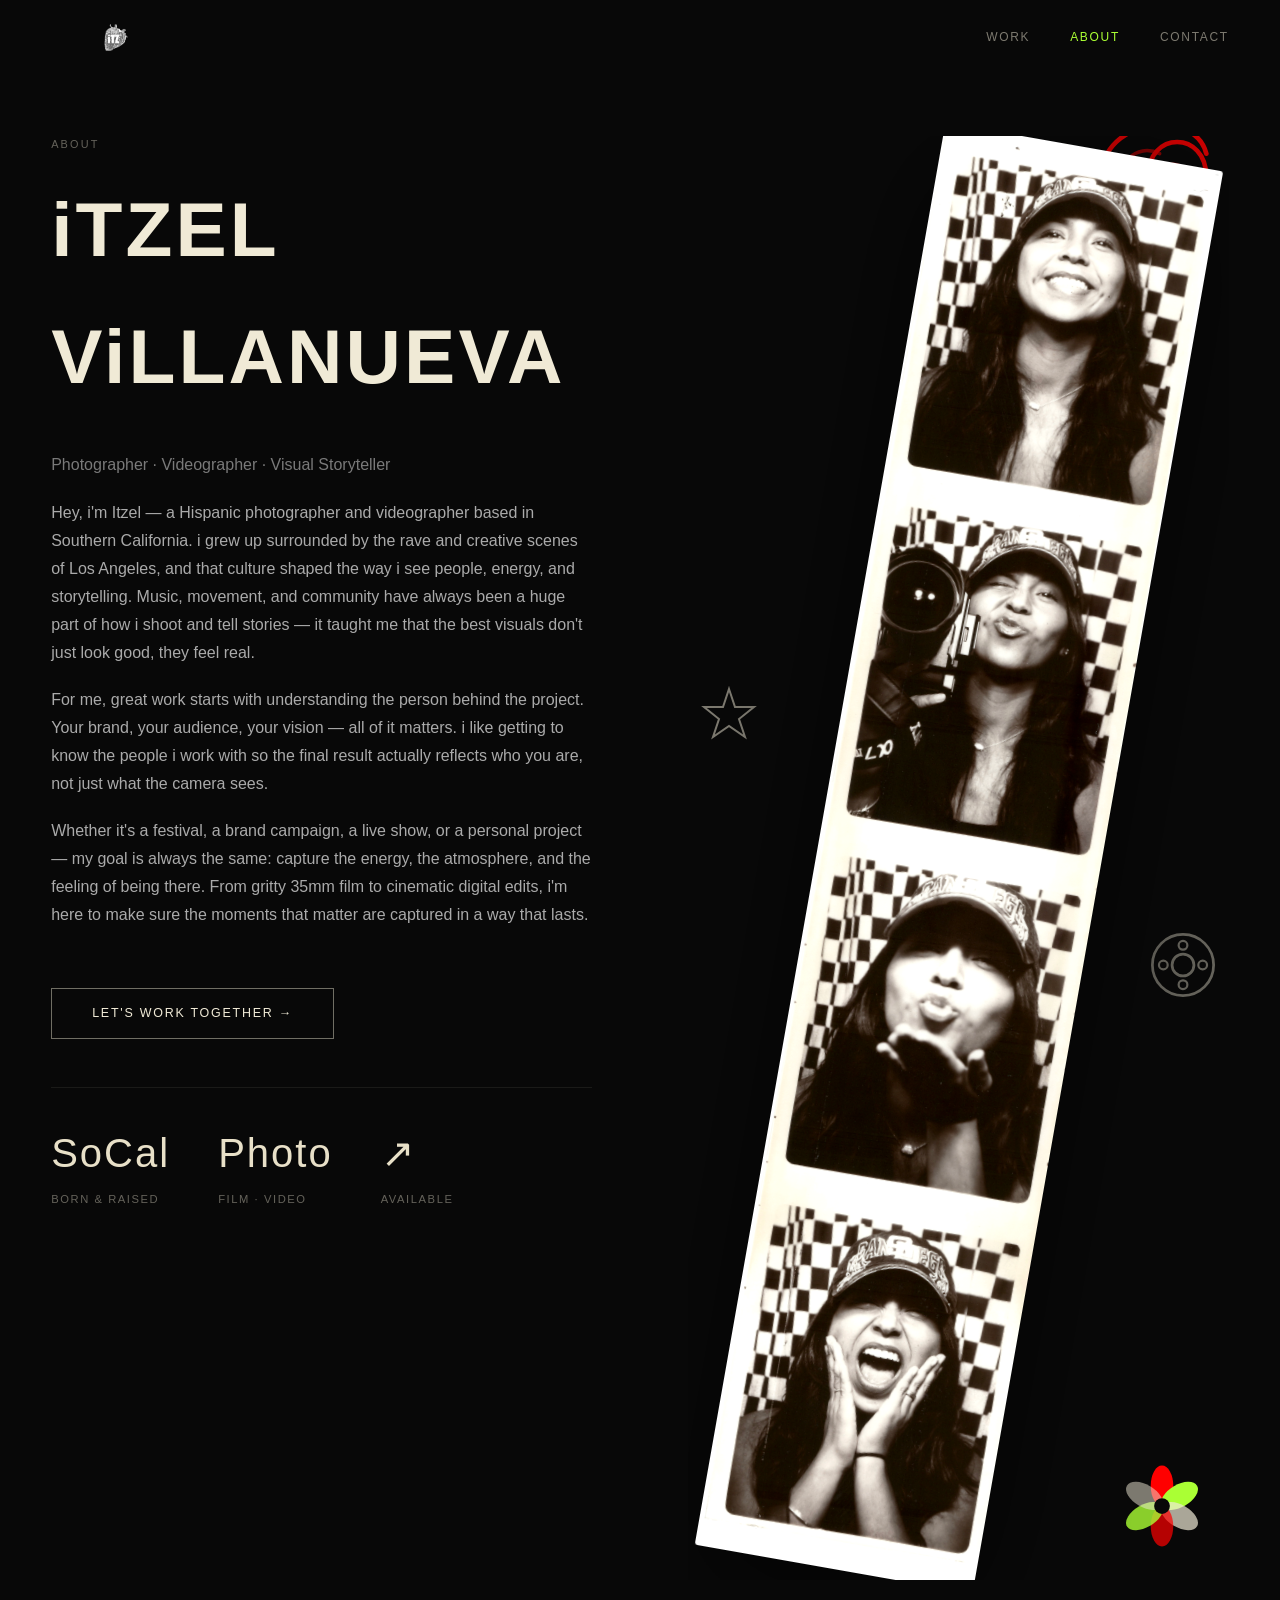
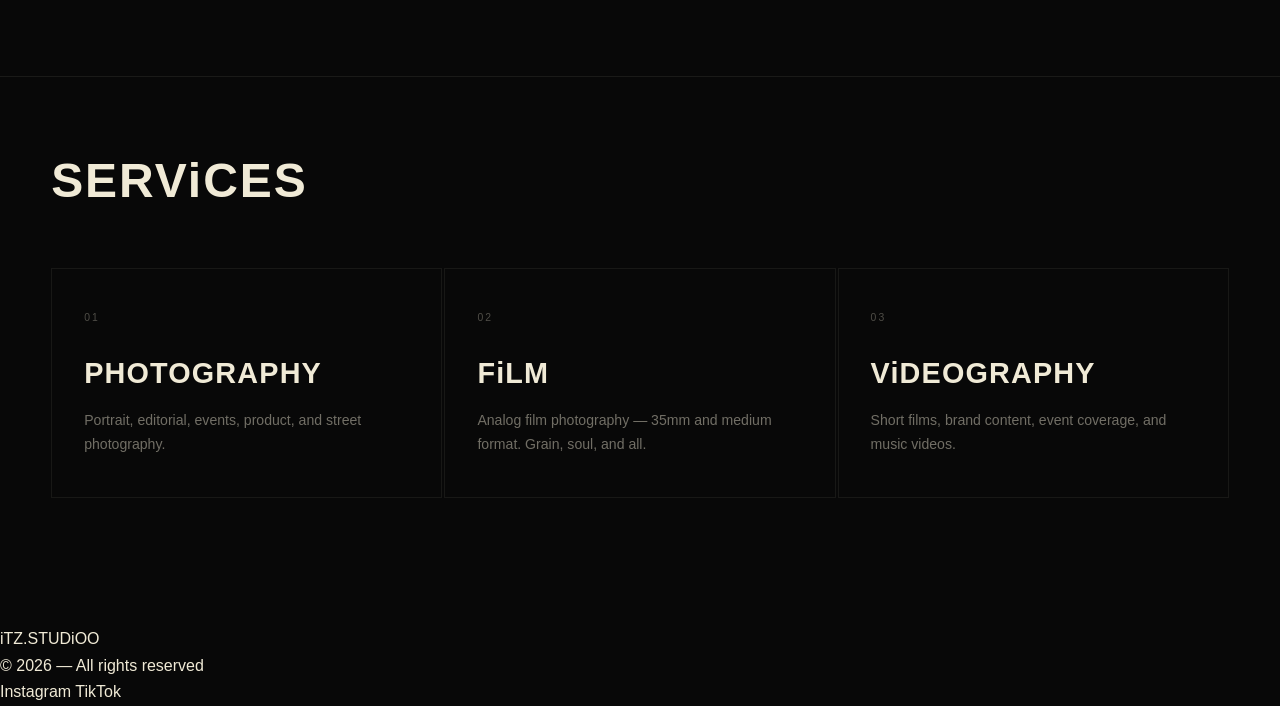
==== about.html @ c6073369 "Redesign hero lens reveal, update about bio, fix filmstrip clip - Replace blob spotlight with Lando-" ====
<!DOCTYPE html>
<html lang="en">
<head>
  <meta charset="UTF-8" />
  <meta name="viewport" content="width=device-width, initial-scale=1.0" />
  <title>About | itz.studioo</title>
  <link rel="icon" type="image/png" href="images/favicon.png" />
  <link rel="stylesheet" href="css/style.css" />
</head>
<body>

  <nav class="nav">
    <a href="index.html" class="nav-logo"><img src="images/logo-s.png" alt="iTZ.STUDiOO" /></a>
    <ul class="nav-links">
      <li><a href="work.html">Work</a></li>
      <li><a href="about.html" class="active">About</a></li>
      <li><a href="contact.html">Contact</a></li>
    </ul>
    <button class="nav-hamburger" aria-label="menu">
      <span></span><span></span><span></span>
    </button>
  </nav>

  <section class="about-section">

    <!-- LEFT: BIO -->
    <div class="about-content">
      <p class="eyebrow">About</p>
      <h1 class="about-name">Itzel<br/>Villanueva</h1>

      <p class="about-bio about-bio--intro">Photographer · Videographer · Visual Storyteller</p>

      <p class="about-bio">
        Hey, i'm Itzel — a Hispanic photographer and videographer based in Southern California.
        i grew up surrounded by the rave and creative scenes of Los Angeles, and that culture
        shaped the way i see people, energy, and storytelling. Music, movement, and community
        have always been a huge part of how i shoot and tell stories — it taught me that the
        best visuals don't just look good, they feel real.
      </p>
      <p class="about-bio">
        For me, great work starts with understanding the person behind the project. Your brand,
        your audience, your vision — all of it matters. i like getting to know the people i
        work with so the final result actually reflects who you are, not just what the camera sees.
      </p>
      <p class="about-bio">
        Whether it's a festival, a brand campaign, a live show, or a personal project —
        my goal is always the same: capture the energy, the atmosphere, and the feeling of
        being there. From gritty 35mm film to cinematic digital edits, i'm here to make sure
        the moments that matter are captured in a way that lasts.
      </p>

      <a href="contact.html" class="btn-primary" style="margin-top:2.5rem; display:inline-block;">Let's Work Together →</a>

      <div class="about-stats">
        <div class="stat">
          <span class="stat-num">SoCal</span>
          <span class="stat-label">Born & Raised</span>
        </div>
        <div class="stat">
          <span class="stat-num">Photo</span>
          <span class="stat-label">Film · Video</span>
        </div>
        <div class="stat">
          <span class="stat-num">↗</span>
          <span class="stat-label">Available</span>
        </div>
      </div>
    </div>

    <!-- RIGHT: FILMSTRIP SCENE -->
    <div class="about-image">
      <div class="filmstrip-scene">

        <!-- Deco: camera (top right) -->
        <div class="deco deco-camera">
          <svg viewBox="0 0 80 64" fill="none" xmlns="http://www.w3.org/2000/svg">
            <rect x="4" y="18" width="72" height="42" rx="6" stroke="var(--lime)" stroke-width="3.5"/>
            <circle cx="40" cy="39" r="13" stroke="var(--lime)" stroke-width="3.5"/>
            <circle cx="40" cy="39" r="6" stroke="var(--lime)" stroke-width="2"/>
            <path d="M28 18 L34 8 H46 L52 18" stroke="var(--lime)" stroke-width="3.5" stroke-linejoin="round"/>
            <circle cx="62" cy="28" r="3" fill="var(--lime)"/>
          </svg>
        </div>

        <!-- Deco: red swirl (top) -->
        <div class="deco deco-swirl">
          <svg viewBox="0 0 120 120" fill="none" xmlns="http://www.w3.org/2000/svg">
            <path d="M60 60 C60 20 110 20 110 60 C110 100 20 110 20 60 C20 10 100 0 110 40" stroke="var(--red)" stroke-width="4" stroke-linecap="round" fill="none"/>
            <path d="M60 60 C80 40 100 50 90 70 C80 90 50 90 40 70 C30 50 50 30 70 40" stroke="var(--red)" stroke-width="3" stroke-linecap="round" fill="none" opacity=".6"/>
          </svg>
        </div>

        <!-- Deco: star (left) -->
        <div class="deco deco-star">
          <svg viewBox="0 0 60 60" fill="none" xmlns="http://www.w3.org/2000/svg">
            <polygon points="30,4 36,22 55,22 40,34 46,52 30,41 14,52 20,34 5,22 24,22" stroke="var(--cream)" stroke-width="2" fill="none" opacity=".5"/>
          </svg>
        </div>

        <!-- Deco: pinwheel flower (bottom right) -->
        <div class="deco deco-flower">
          <svg viewBox="0 0 80 80" fill="none" xmlns="http://www.w3.org/2000/svg">
            <ellipse cx="40" cy="22" rx="10" ry="18" fill="var(--red)" transform="rotate(0 40 40)"/>
            <ellipse cx="40" cy="22" rx="10" ry="18" fill="var(--lime)" transform="rotate(60 40 40)"/>
            <ellipse cx="40" cy="22" rx="10" ry="18" fill="var(--cream)" opacity=".7" transform="rotate(120 40 40)"/>
            <ellipse cx="40" cy="22" rx="10" ry="18" fill="var(--red)" opacity=".7" transform="rotate(180 40 40)"/>
            <ellipse cx="40" cy="22" rx="10" ry="18" fill="var(--lime)" opacity=".8" transform="rotate(240 40 40)"/>
            <ellipse cx="40" cy="22" rx="10" ry="18" fill="var(--cream)" opacity=".5" transform="rotate(300 40 40)"/>
            <circle cx="40" cy="40" r="7" fill="var(--black)"/>
          </svg>
        </div>

        <!-- Deco: film reel icon (right mid) -->
        <div class="deco deco-reel">
          <svg viewBox="0 0 64 64" fill="none" xmlns="http://www.w3.org/2000/svg">
            <circle cx="32" cy="32" r="28" stroke="var(--cream)" stroke-width="2.5" opacity=".4"/>
            <circle cx="32" cy="32" r="10" stroke="var(--cream)" stroke-width="2.5" opacity=".4"/>
            <circle cx="32" cy="14" r="4" stroke="var(--cream)" stroke-width="2" opacity=".4"/>
            <circle cx="32" cy="50" r="4" stroke="var(--cream)" stroke-width="2" opacity=".4"/>
            <circle cx="14" cy="32" r="4" stroke="var(--cream)" stroke-width="2" opacity=".4"/>
            <circle cx="50" cy="32" r="4" stroke="var(--cream)" stroke-width="2" opacity=".4"/>
          </svg>
        </div>

        <!-- The filmstrip itself -->
        <div class="filmstrip-wrap">
          <img src="images/filmstrip.jpg" alt="Itzel Villanueva — iTZ.STUDiOO" class="filmstrip-img" />
          <img src="images/signature.png" alt="signature" class="about-sig" />
        </div>

      </div>
    </div>

  </section>

  <!-- SERVICES -->
  <section class="services-section">
    <h2>Services</h2>
    <div class="services-grid">
      <div class="service-card">
        <span class="service-num">01</span>
        <h3>Photography</h3>
        <p>Portrait, editorial, events, product, and street photography.</p>
      </div>
      <div class="service-card">
        <span class="service-num">02</span>
        <h3>Film</h3>
        <p>Analog film photography — 35mm and medium format. Grain, soul, and all.</p>
      </div>
      <div class="service-card">
        <span class="service-num">03</span>
        <h3>Videography</h3>
        <p>Short films, brand content, event coverage, and music videos.</p>
      </div>
    </div>
  </section>

  <footer class="footer">
    <p class="footer-logo">iTZ.STUDiOO</p>
    <p class="footer-copy">&copy; <span id="year"></span> — All rights reserved</p>
    <div class="footer-socials">
      <a href="https://www.instagram.com/ivilla.11/" target="_blank" rel="noopener">Instagram</a>
      <a href="https://www.tiktok.com/@ivilla" target="_blank" rel="noopener">TikTok</a>
    </div>
  </footer>

  <script src="js/main.js"></script>
</body>
</html>
---- css/style.css ----
/* =============================================
   iTZ.STUDiOO — Portfolio CSS
   Dark editorial · Bebas Neue + DM Sans
   ============================================= */

*, *::before, *::after { margin: 0; padding: 0; box-sizing: border-box; }

:root {
  --black:     #080808;
  --off-black: #0f0f0f;
  --dark:      #1a1a1a;
  --mid:       #333333;
  --muted:     #666666;
  --cream:     #f0ead6;
  --light:     #aaaaaa;
  --accent:    #e8e0c8;

  --font-display: 'Helvetica Neue', Helvetica, Arial, sans-serif;
  --font-body:    'Helvetica Neue', Helvetica, Arial, sans-serif;

  --lime: rgb(170, 255, 52);
  --red:  #FF0000;

  --ease: cubic-bezier(0.76, 0, 0.24, 1);
  --dur:  0.85s;
  --pad:  clamp(1.5rem, 4vw, 3.5rem);
  --nav-h: 72px;
}

/* ── ALL-CAPS DISPLAY WITH LOWERCASE i ─ */
h1, h2, h3,
.nav-logo,
.hero-title,
.page-title,
.quote-text,
.statement-text,
.footer-tagline,
.cta-title,
.socials-title,
.about-name,
.contact-title,
.service-item h3,
.service-card h3,
.services-section h2,
.filter-btn,
.marquee-inner span,
.portrait-strip-inner,
.partner-strip-inner span {
  text-transform: uppercase;
  font-family: var(--font-display);
  font-weight: 800;
}

/* The "i" exception — stays lowercase */
.i-lower {
  text-transform: lowercase !important;
  display: inline !important;
  font-style: normal;
}

html { scroll-behavior: smooth; }
body {
  background: var(--black);
  color: var(--cream);
  font-family: var(--font-body);
  font-weight: 300;
  font-size: 16px;
  line-height: 1.65;
  overflow-x: hidden;
  cursor: none;
}
a { color: inherit; text-decoration: none; }
img, video { display: block; width: 100%; object-fit: cover; }
ul { list-style: none; }

/* =====================
   CUSTOM CURSOR
   ===================== */
.cursor-dot {
  position: fixed;
  width: 6px; height: 6px;
  background: var(--cream);
  border-radius: 50%;
  pointer-events: none;
  z-index: 9999;
  transform: translate(-50%, -50%);
  mix-blend-mode: difference;
  transition: width .2s, height .2s, opacity .2s;
}
.cursor-ring {
  position: fixed;
  width: 38px; height: 38px;
  border: 1px solid rgba(240,234,214,.45);
  border-radius: 50%;
  pointer-events: none;
  z-index: 9998;
  transform: translate(-50%, -50%);
  transition: width .35s var(--ease), height .35s var(--ease), border-color .35s;
}
body.cursor-hover .cursor-ring { width: 64px; height: 64px; border-color: rgba(240,234,214,.2); }
@media (pointer: coarse) { .cursor-dot, .cursor-ring { display: none; } body { cursor: auto; } }

/* =====================
   NAV
   ===================== */
.nav {
  position: fixed; top: 0; left: 0; right: 0;
  z-index: 100;
  height: var(--nav-h);
  display: flex; align-items: center; justify-content: space-between;
  padding: 0 var(--pad);
  transition: background .4s, backdrop-filter .4s;
}
.nav.scrolled {
  background: rgba(8,8,8,.9);
  backdrop-filter: blur(20px);
  border-bottom: 1px solid rgba(240,234,214,.06);
}
.nav-logo {
  display: flex; align-items: center;
  position: relative; z-index: 1;
}
/* Aura behind logo */
.nav-logo::before {
  content: '';
  position: absolute;
  width: 90px; height: 90px;
  top: 50%; left: 38px;
  transform: translate(-50%, -50%) scale(0);
  border-radius: 50%;
  background: radial-gradient(circle, rgba(170,255,52,.55) 0%, rgba(255,0,0,.35) 55%, transparent 72%);
  filter: blur(14px);
  opacity: 0;
  transition: opacity .45s ease, transform .5s ease;
  z-index: -1;
  pointer-events: none;
}
.nav-logo:hover::before {
  opacity: 1;
  transform: translate(-50%, -50%) scale(1);
  animation: auraBreath 1.8s ease-in-out infinite;
}
@keyframes auraBreath {
  0%, 100% {
    transform: translate(-50%, -50%) scale(1);
    filter: blur(14px) hue-rotate(0deg);
  }
  50% {
    transform: translate(-50%, -50%) scale(1.25);
    filter: blur(18px) hue-rotate(120deg);
  }
}
.nav-logo img {
  height: 72px; width: auto; display: block;
  filter: grayscale(1) brightness(1.1);
  transition: filter .4s ease, transform .3s ease;
}
.nav-logo:hover img {
  filter: grayscale(1) brightness(1.3) drop-shadow(0 0 6px var(--lime)) drop-shadow(0 0 18px rgba(170,255,52,.5));
  transform: scale(1.05);
  animation: logoGlowPulse 1.6s ease-in-out infinite alternate;
}
@keyframes logoGlowPulse {
  from {
    filter: grayscale(1) brightness(1.3)
            drop-shadow(0 0 6px var(--lime))
            drop-shadow(0 0 20px rgba(170,255,52,.5));
  }
  to {
    filter: grayscale(1) brightness(1.3)
            drop-shadow(0 0 8px var(--red))
            drop-shadow(0 0 24px rgba(255,0,0,.45));
  }
}
.nav-links { display: flex; gap: 2.5rem; }
.nav-links a { font-size: .75rem; letter-spacing: .14em; text-transform: uppercase; opacity: .5; transition: opacity .25s, color .25s; }
.nav-links a:hover, .nav-links a.active { opacity: 1; color: var(--lime); }
.nav-hamburger { display: none; flex-direction: column; gap: 5px; background: none; border: none; cursor: none; padding: 4px; }
.nav-hamburger span { display: block; width: 22px; height: 1px; background: var(--cream); transition: transform .3s, opacity .3s; }
.nav-hamburger.open span:nth-child(1) { transform: translateY(6px) rotate(45deg); }
.nav-hamburger.open span:nth-child(2) { opacity: 0; }
.nav-hamburger.open span:nth-child(3) { transform: translateY(-6px) rotate(-45deg); }
.nav-mobile { display: none; position: fixed; inset: 0; background: var(--black); z-index: 99; flex-direction: column; align-items: center; justify-content: center; gap: 2rem; }
.nav-mobile.open { display: flex; }
.nav-mobile a { font-family: var(--font-display); font-size: clamp(2.5rem,8vw,4rem); letter-spacing: .05em; opacity: .8; transition: opacity .2s; }
.nav-mobile a:hover { opacity: 1; color: var(--lime); }

/* =====================
   HERO
   ===================== */
.hero {
  height: 100svh; min-height: 640px;
  display: flex; flex-direction: column;
  padding: 0 var(--pad) 3rem;
  position: relative; overflow: hidden;
}
.hero-bg {
  position: absolute; inset: 0;
  background:
    radial-gradient(ellipse at 15% 90%, rgba(160,0,0,.28) 0%, transparent 55%),
    radial-gradient(ellipse at 85% 10%, rgba(80,0,0,.15) 0%, transparent 50%);
  animation: bgDrift 12s ease-in-out infinite alternate;
  pointer-events: none;
}
@keyframes bgDrift {
  from { transform: scale(1) translate(0,0); }
  to   { transform: scale(1.08) translate(3%,-2%); }
}
.hero-noise, .quote-noise, .footer-hero-noise {
  position: absolute; inset: -100%; width: 300%; height: 300%;
  opacity: .055;
  background-image: url("data:image/svg+xml,%3Csvg viewBox='0 0 200 200' xmlns='http://www.w3.org/2000/svg'%3E%3Cfilter id='n'%3E%3CfeTurbulence type='fractalNoise' baseFrequency='0.85' numOctaves='4' stitchTiles='stitch'/%3E%3C/filter%3E%3Crect width='100%25' height='100%25' filter='url(%23n)'/%3E%3C/svg%3E");
  background-size: 180px 180px;
  animation: grain .4s steps(1) infinite;
  pointer-events: none;
}
@keyframes grain {
  0%  { transform: translate(0,0); }
  20% { transform: translate(-3%,-4%); }
  40% { transform: translate(4%,3%); }
  60% { transform: translate(-4%,5%); }
  80% { transform: translate(3%,-3%); }
}
/* Hero rotating motion layer */
.hero-motion {
  position: absolute; inset: -60%; z-index: 1;
  background: conic-gradient(
    from 0deg at 35% 65%,
    transparent 0deg,
    rgba(160,0,0,.1) 55deg,
    transparent 110deg,
    rgba(100,0,0,.06) 200deg,
    transparent 290deg
  );
  animation: heroSpin 28s linear infinite;
  pointer-events: none;
}
@keyframes heroSpin {
  from { transform: rotate(0deg); }
  to   { transform: rotate(360deg); }
}

/* ── HERO LOGO BACKGROUND (always visible, dimly lit) ── */
.hero-bg-logo {
  position: absolute; inset: 0; z-index: 1;
  background: url(images/logo-l.png) no-repeat center 42%;
  background-size: 52%;
  filter: grayscale(1) brightness(0.28) contrast(1.4);
  pointer-events: none;
}

/* ── HERO LENS REVEAL (Lando-style ellipse) ── */
.hero-lens {
  position: absolute; inset: 0; z-index: 2;
  background: url(images/logo-l.png) no-repeat center 42%;
  background-size: 52%;
  filter: grayscale(1) brightness(0.85) contrast(1.1);
  clip-path: ellipse(0% 0% at 50% 50%);
  opacity: 0;
  pointer-events: none;
  will-change: clip-path;
  transition: opacity 0.25s ease;
}
/* Lime color wash clipped inside the lens */
.hero-lens::after {
  content: '';
  position: absolute; inset: 0;
  background: rgba(170, 255, 52, 0.32);
  mix-blend-mode: screen;
}
.hero-lens.active {
  opacity: 1;
}

.hero-eyebrow {
  font-size: .68rem; letter-spacing: .22em; text-transform: uppercase; opacity: .35;
  padding-top: calc(var(--nav-h) + 3rem); margin-bottom: auto; position: relative; z-index: 3;
}
.hero-title {
  font-family: var(--font-display);
  font-size: clamp(3.5rem, 11vw, 11rem);
  font-weight: 800;
  line-height: .9; letter-spacing: -.02em; margin-bottom: 2.5rem;
  position: relative; z-index: 3;
}
.hero-line { display: block; overflow: hidden; }
.hero-line > span { display: block; transform: translateY(110%); animation: revealUp 1s var(--ease) forwards; }
.hero-line:nth-child(2) > span { animation-delay: .1s; }
@keyframes revealUp { to { transform: translateY(0); } }
.hero-bottom { display: flex; align-items: center; justify-content: space-between; position: relative; z-index: 3; }
.hero-sub { font-size: .82rem; opacity: .4; letter-spacing: .06em; }
.hero-cta { font-size: .78rem; letter-spacing: .14em; text-transform: uppercase; border-bottom: 1px solid rgba(240,234,214,.25); padding-bottom: .2rem; transition: color .3s, border-color .3s; }
.hero-cta:hover { color: var(--lime); border-color: var(--lime); }

/* =====================
   MARQUEE
   ===================== */
.marquee { overflow: hidden; border-top: 1px solid rgba(240,234,214,.08); border-bottom: 1px solid rgba(240,234,214,.08); padding: .9rem 0; user-select: none; }
.marquee-inner { display: flex; width: max-content; animation: marquee 32s linear infinite; }
.marquee-inner span { font-family: var(--font-display); font-size: .82rem; letter-spacing: .18em; opacity: .3; white-space: nowrap; }
@keyframes marquee { from { transform: translateX(0); } to { transform: translateX(-50%); } }

/* =====================
   PORTRAIT SECTION
   ===================== */
.portrait-section { height: 220vh; position: relative; }
.portrait-sticky {
  position: sticky; top: 0; height: 100vh; width: 100%;
  display: flex; align-items: center; justify-content: center;
  overflow: hidden; background: var(--black);
}
.portrait-strip { position: absolute; left: 0; right: 0; overflow: hidden; pointer-events: none; }
.portrait-strip.strip-top { top: 18%; }
.portrait-strip.strip-bot { bottom: 18%; }
.portrait-strip-inner {
  display: flex; white-space: nowrap;
  font-family: var(--font-display);
  font-size: clamp(3.5rem, 9vw, 8rem);
  letter-spacing: .02em; opacity: .1; color: var(--cream);
  animation: stripLeft 20s linear infinite;
}
.portrait-strip-inner.reverse { animation: stripRight 24s linear infinite; }
.portrait-strip-inner span { padding-right: 2.5rem; }
@keyframes stripLeft  { from { transform: translateX(0); }    to { transform: translateX(-50%); } }
@keyframes stripRight { from { transform: translateX(-50%); } to { transform: translateX(0); } }
.portrait-wrap { position: relative; z-index: 10; will-change: transform; }
.portrait-img { width: clamp(240px, 32vw, 480px); aspect-ratio: 4/5; overflow: hidden; position: relative; }
.portrait-placeholder { width: 100%; height: 100%; background: var(--dark); }
.portrait-sig { position: absolute; bottom: -18%; right: -22%; width: 58%; pointer-events: none; z-index: 11; overflow: visible; }
.sig-path {
  stroke: var(--cream); stroke-width: 4; fill: none;
  stroke-linecap: round; stroke-linejoin: round;
  stroke-dasharray: 2000; stroke-dashoffset: 2000;
  transition: stroke-dashoffset 1.8s cubic-bezier(.76,0,.24,1);
}
.sig-path.drawn { stroke-dashoffset: 0; }

/* =====================
   QUOTE SECTION
   ===================== */
.quote-section {
  position: relative; padding: 10rem var(--pad);
  min-height: 80vh; display: flex; align-items: center; justify-content: center; overflow: hidden;
}
.quote-bg {
  position: absolute; inset: 0;
  background:
    radial-gradient(ellipse at 20% 70%, rgba(160,0,0,.22) 0%, transparent 55%),
    radial-gradient(ellipse at 80% 30%, rgba(60,0,0,.18) 0%, transparent 50%);
  animation: bgDrift 14s ease-in-out infinite alternate-reverse; pointer-events: none;
}
.quote-text {
  position: relative; z-index: 2;
  font-family: var(--font-display);
  font-size: clamp(3.5rem, 9vw, 9rem);
  line-height: .92; letter-spacing: -.01em;
  text-align: center; font-style: normal; max-width: 1100px;
}
.quote-text em { font-style: italic; opacity: .45; }

/* =====================
   HORIZONTAL PHOTO STRIP
   ===================== */
.photo-strip-section { padding: 5rem 0 5rem var(--pad); border-top: 1px solid rgba(240,234,214,.08); overflow: hidden; }
.photo-strip-header { display: flex; align-items: baseline; justify-content: space-between; padding-right: var(--pad); margin-bottom: 2.5rem; }
.photo-strip-sub { font-size: .78rem; opacity: .35; letter-spacing: .08em; }
.photo-strip-overflow { overflow: hidden; }
.photo-strip-track { display: flex; gap: 1.25rem; will-change: transform; padding-right: var(--pad); }
.photo-card { flex: 0 0 auto; width: clamp(200px, 24vw, 360px); cursor: none; }
.photo-card-img { width: 100%; overflow: hidden; position: relative; }
.photo-card-img > div { transition: transform .7s var(--ease); }
.photo-card:hover .photo-card-img > div { transform: scale(1.04); }
.photo-card-label { display: flex; justify-content: space-between; padding: .6rem 0 0; font-size: .68rem; letter-spacing: .16em; text-transform: uppercase; opacity: .38; }

/* =====================
   PROJECT GRID (helmet-style)
   ===================== */
.project-grid-section { padding: 6rem var(--pad); background: var(--off-black); border-top: 1px solid rgba(240,234,214,.06); }
.project-grid-header { display: flex; align-items: center; justify-content: space-between; margin-bottom: 3rem; }
.project-grid { display: grid; grid-template-columns: repeat(4, 1fr); gap: 2px; }
.project-card {
  position: relative; overflow: hidden; cursor: none;
  border: 1px solid rgba(240,234,214,.06);
  transition: border-color .3s;
}
.project-card:hover { border-color: rgba(240,234,214,.2); }
.project-card-img { width: 100%; aspect-ratio: 3/4; background: var(--dark); overflow: hidden; position: relative; }
.project-card.wide { grid-column: span 2; }
.project-card.wide .project-card-img { aspect-ratio: 16/9; }
/* clip-path reveal on project cards */
.project-card-img .feat-layer { position: absolute; inset: 0; width: 100%; height: 100%; transition: transform .7s var(--ease); }
.project-card:hover .feat-layer { transform: scale(1.05); }
.project-card-img .feat-layer.reveal {
  clip-path: circle(0% at var(--x,50%) var(--y,50%));
  transition: clip-path .65s var(--ease), transform .7s var(--ease); z-index: 2;
}
.project-card:hover .feat-layer.reveal { clip-path: circle(100% at var(--x,50%) var(--y,50%)); }
.project-card-footer { display: flex; align-items: center; justify-content: space-between; padding: .9rem 1rem; border-top: 1px solid rgba(240,234,214,.06); }
.project-name { font-size: .8rem; letter-spacing: .06em; opacity: .8; }
.project-cat { font-size: .65rem; letter-spacing: .14em; text-transform: uppercase; opacity: .4; }

/* =====================
   SOCIALS FAN CARDS
   ===================== */
.socials-section { padding: 7rem var(--pad); text-align: center; overflow: hidden; border-top: 1px solid rgba(240,234,214,.08); }
.socials-title { font-family: var(--font-display); font-size: clamp(3rem, 8vw, 7rem); line-height: .92; margin-bottom: 5rem; }
.socials-title em { font-style: italic; opacity: .45; }
.socials-cards { position: relative; height: clamp(360px, 52vh, 540px); display: flex; align-items: flex-end; justify-content: center; }
.social-card {
  position: absolute; bottom: 0;
  width: clamp(130px, 15vw, 200px); aspect-ratio: 9/16;
  border-radius: 14px; overflow: hidden; cursor: none;
  transition: transform .55s var(--ease); transform-origin: bottom center;
}
.social-card-img { width: 100%; height: 100%; background: var(--dark); position: relative; }
.social-card-overlay {
  position: absolute; inset: 0;
  background: linear-gradient(to top, rgba(8,8,8,.8) 0%, transparent 50%);
  display: flex; align-items: flex-end; padding: .75rem;
  opacity: 0; transition: opacity .3s;
}
.social-card:hover .social-card-overlay { opacity: 1; }
.social-card-overlay span { font-size: .65rem; letter-spacing: .14em; text-transform: uppercase; }

/* Fan positions — 3 cards */
.social-card:nth-child(1) { transform: rotate(-22deg) translateX(-180px); z-index: 1; }
.social-card:nth-child(2) { transform: rotate(0deg);                      z-index: 5; }
.social-card:nth-child(3) { transform: rotate(22deg)  translateX(180px);  z-index: 1; }

.socials-cards:hover .social-card:nth-child(1) { transform: rotate(-26deg) translateX(-210px); }
.socials-cards:hover .social-card:nth-child(2) { transform: rotate(0deg) translateY(-12px); }
.socials-cards:hover .social-card:nth-child(3) { transform: rotate(26deg) translateX(210px); }

.social-card:hover { transform: rotate(0deg) translateY(-22px) scale(1.06) !important; z-index: 10 !important; }

.socials-links { display: flex; justify-content: center; gap: 2rem; margin-top: 6rem; padding-top: 1rem; }
.socials-links a {
  font-size: .75rem; letter-spacing: .14em; text-transform: uppercase;
  opacity: .45; border-bottom: 1px solid rgba(240,234,214,.2); padding-bottom: .2rem;
  transition: opacity .25s, color .25s, border-color .25s;
}
.socials-links a:hover { opacity: 1; color: var(--lime); border-color: var(--lime); }

/* =====================
   FOOTER HERO SECTION
   ===================== */
.footer-hero {
  position: relative; overflow: hidden;
  display: flex; flex-direction: column; align-items: center;
  padding: 6rem var(--pad) 0;
  background: var(--black);
}
.footer-hero-bg {
  position: absolute; inset: 0;
  background:
    radial-gradient(ellipse at 18% 85%, rgba(160,0,0,.3) 0%, transparent 55%),
    radial-gradient(ellipse at 82% 15%, rgba(80,0,0,.15) 0%, transparent 50%);
  animation: bgDrift 16s ease-in-out infinite alternate; pointer-events: none;
}
.footer-sig-svg { width: clamp(100px, 14vw, 180px); margin-bottom: 1rem; position: relative; z-index: 2; }
.footer-sig-svg .sig-path { stroke-width: 3; }
.footer-tagline {
  font-family: var(--font-display);
  font-size: clamp(3.5rem, 10vw, 10rem);
  line-height: .88; letter-spacing: -.01em;
  text-align: center; position: relative; z-index: 2; margin-bottom: 0;
}
.footer-tagline em { font-style: italic; opacity: .45; }

/* Real signature image */
.portrait-sig-img {
  position: absolute;
  bottom: -12%; right: -28%;
  width: 62%;
  opacity: 0;
  transition: opacity 1.6s cubic-bezier(.76,0,.24,1);
  pointer-events: none; z-index: 11;
  filter: drop-shadow(0 2px 12px rgba(0,0,0,.4));
}
.portrait-sig-img.visible { opacity: 1; }

.portrait-filmstrip {
  width: 100%; height: 100%;
  object-fit: cover; object-position: top center;
  filter: grayscale(0.15) contrast(1.05);
}

/* Footer signature image */
.footer-sig-img {
  width: clamp(100px, 13vw, 180px);
  display: block;
  margin: 0 auto 1.5rem;
  position: relative; z-index: 2;
  opacity: 0; transform: translateY(6px);
  transition: opacity 1.2s var(--ease), transform 1.2s var(--ease);
  filter: drop-shadow(0 1px 8px rgba(0,0,0,.3));
}
.footer-sig-img.visible { opacity: 1; transform: translateY(0); }

/* Filmstrip scene on about page */
.about-image {
  overflow: hidden;
  align-self: stretch;
}
.filmstrip-scene {
  position: relative;
  width: 100%;
  height: 100%;
  min-height: 500px;
  display: flex;
  align-items: center;
  justify-content: center;
}

.filmstrip-wrap {
  position: relative;
  transform: rotate(10deg);
  transform-origin: center center;
  z-index: 5;
  filter: drop-shadow(0 30px 60px rgba(0,0,0,.7));
}
.filmstrip-img {
  width: clamp(160px, 22vw, 300px);
  display: block;
  border-radius: 3px;
  filter: grayscale(0.08) contrast(1.06);
}
.about-sig {
  position: absolute;
  bottom: -2.5rem; right: -2rem;
  width: clamp(80px, 35%, 130px);
  opacity: .9;
  filter: drop-shadow(0 1px 6px rgba(0,0,0,.5));
}

/* Decorative elements */
.deco {
  position: absolute;
  pointer-events: none;
  z-index: 2;
}
.deco svg { display: block; }

.deco-camera {
  top: 2%;  right: 8%;
  width: clamp(50px, 8vw, 90px);
  animation: decoFloat 4s ease-in-out infinite;
}
.deco-swirl {
  top: -2%; right: 2%;
  width: clamp(80px, 13vw, 140px);
  opacity: .85;
  animation: decoSpin 18s linear infinite;
}
.deco-star {
  top: 38%; left: 2%;
  width: clamp(36px, 5vw, 60px);
  animation: decoFloat 5s ease-in-out infinite reverse;
}
.deco-flower {
  bottom: 2%; right: 4%;
  width: clamp(55px, 8vw, 90px);
  animation: decoSpin 10s linear infinite reverse;
}
.deco-reel {
  top: 55%; right: 2%;
  width: clamp(40px, 6vw, 70px);
  animation: decoFloat 6s ease-in-out infinite;
}

@keyframes decoFloat {
  0%, 100% { transform: translateY(0); }
  50%       { transform: translateY(-10px); }
}
@keyframes decoSpin {
  from { transform: rotate(0deg); }
  to   { transform: rotate(360deg); }
}

.about-bio--intro {
  font-size: 2rem;
  opacity: .7;
  margin-bottom: .25rem;
  font-weight: 300;
}

/* Logo in footer */
.footer-logo-wrap {
  position: relative;
  display: flex;
  justify-content: center;
  margin-top: 2rem;
  margin-bottom: 4.5rem;
  z-index: 4;
  transform: translateX(-2.5rem);
}
.footer-logo-wrap::before {
  content: '';
  position: absolute;
  width: 160px; height: 160px;
  top: 50%; left: 50%;
  transform: translate(-50%, -50%) scale(0);
  border-radius: 50%;
  background: radial-gradient(circle, rgba(170,255,52,.5) 0%, rgba(255,0,0,.3) 55%, transparent 72%);
  filter: blur(22px);
  opacity: 0;
  transition: opacity .45s ease, transform .5s ease;
  z-index: 0;
  pointer-events: none;
}
.footer-logo-wrap:hover::before {
  opacity: 1;
  transform: translate(-50%, -50%) scale(1);
  animation: auraBreath 1.8s ease-in-out infinite;
}
.footer-logo-img {
  width: clamp(90px, 10vw, 150px);
  height: auto;
  display: block;
  margin: 0 auto;
  opacity: .85;
  position: relative; z-index: 1;
  filter: grayscale(1) brightness(1.1);
  transition: filter .4s ease, opacity .4s ease, transform .3s ease;
  cursor: pointer;
}
.footer-logo-wrap:hover .footer-logo-img {
  opacity: 1;
  transform: scale(1.06);
  animation: logoGlowPulse 1.6s ease-in-out infinite alternate;
}

/* Footer nav grid */
.footer-nav-grid {
  display: grid; grid-template-columns: 1fr auto 1fr;
  gap: 2rem; width: 100%;
  padding: 1.75rem 0;
  border-top: 1px solid rgba(240,234,214,.08);
  position: relative; z-index: 4;
  margin-top: 1rem;
}
.footer-nav-col { display: flex; flex-direction: column; }
.footer-nav-col.right { align-items: flex-end; }
.footer-col-label { font-size: .62rem; letter-spacing: .2em; text-transform: uppercase; opacity: .3; margin-bottom: 1.25rem; }
.footer-nav-col a {
  font-family: var(--font-display);
  font-size: clamp(1rem, 1.4vw, 1.4rem);
  letter-spacing: .06em; opacity: .65; margin-bottom: .1rem;
  text-transform: uppercase;
  transition: opacity .25s, color .25s;
}
.footer-nav-col a:hover { opacity: 1; color: var(--lime); }
.footer-nav-col.center { align-items: center; justify-content: flex-end; }

/* Business enquiries */
.business-btn {
  display: inline-flex; align-items: center; gap: .75rem;
  padding: 1rem 2.5rem;
  background: var(--red); color: #fff;
  font-family: var(--font-body); font-size: .78rem;
  letter-spacing: .14em; text-transform: uppercase; font-weight: 400;
  cursor: none; transition: background .25s, transform .25s, box-shadow .25s;
}
.business-btn:hover { background: #e00; transform: translateY(-2px); box-shadow: 0 8px 30px rgba(255,0,0,.35); }

/* Partner logos marquee */
.partner-strip { width: 100%; overflow: hidden; border-top: 1px solid rgba(240,234,214,.08); border-bottom: 1px solid rgba(240,234,214,.08); padding: 1.2rem 0; position: relative; z-index: 4; }
.partner-strip-inner { display: flex; width: max-content; animation: marquee 22s linear infinite; align-items: center; gap: 3.5rem; }
.partner-strip-inner span { font-family: var(--font-display); font-size: .95rem; letter-spacing: .2em; opacity: .28; white-space: nowrap; }

/* Footer bottom bar */
.footer-bottom-bar {
  width: 100%; display: flex; align-items: center; justify-content: space-between;
  padding: 1.25rem 0; font-size: .68rem; letter-spacing: .1em; opacity: .3;
  text-transform: uppercase; font-weight: 800;
  font-family: var(--font-display);
  position: relative; z-index: 4;
  border-top: 1px solid rgba(240,234,214,.06);
}

/* =====================
   FEATURED WORK (clip-path hover)
   ===================== */
.featured { padding: 5rem var(--pad); border-top: 1px solid rgba(240,234,214,.08); }
.featured-header { display: flex; align-items: center; justify-content: space-between; margin-bottom: 2rem; }
.featured-link { font-size: .75rem; letter-spacing: .12em; text-transform: uppercase; opacity: .4; transition: opacity .25s, color .25s; }
.featured-link:hover { opacity: 1; color: var(--lime); }
.featured-grid { display: grid; grid-template-columns: 55% 1fr; gap: 1rem; align-items: start; }
.feat-col { display: flex; flex-direction: column; gap: 1rem; }
.feat-item { position: relative; cursor: none; }
.feat-wide { width: 100%; }
.feat-media { position: relative; overflow: hidden; height: var(--h, 300px); }
.feat-layer { position: absolute; inset: 0; width: 100%; height: 100%; transition: transform .8s var(--ease); }
.feat-item:hover .feat-layer { transform: scale(1.05); }
.feat-layer.reveal {
  clip-path: circle(0% at var(--x,50%) var(--y,50%));
  transition: clip-path .65s var(--ease), transform .8s var(--ease); z-index: 2;
}
.feat-item:hover .feat-layer.reveal { clip-path: circle(100% at var(--x,50%) var(--y,50%)); }
.feat-caption { display: flex; align-items: center; justify-content: space-between; padding: .65rem 0 0; }
.feat-caption p { font-size: .82rem; opacity: .5; }

/* =====================
   SERVICES BAND
   ===================== */
.services-band { display: grid; grid-template-columns: repeat(3,1fr); border-top: 1px solid rgba(240,234,214,.08); }
.service-item { padding: 3rem var(--pad); border-right: 1px solid rgba(240,234,214,.08); }
.service-item:last-child { border-right: none; }
.service-num { font-size: .65rem; letter-spacing: .2em; opacity: .3; display: block; margin-bottom: 1.5rem; }
.service-item h3 { font-family: var(--font-display); font-size: 2.5rem; letter-spacing: .03em; margin-bottom: .75rem; }
.service-item p { font-size: .85rem; opacity: .45; line-height: 1.75; }

/* =====================
   SHARED UTILS
   ===================== */
.btn-primary {
  display: inline-block; padding: .9rem 2.5rem;
  border: 1px solid rgba(240,234,214,.45); color: var(--cream);
  font-family: var(--font-body); font-size: .78rem; letter-spacing: .14em;
  text-transform: uppercase; font-weight: 400; cursor: none;
  transition: background .25s, color .25s, border-color .25s, box-shadow .25s;
}
.btn-primary:hover { background: var(--lime); color: var(--black); border-color: var(--lime); box-shadow: 0 6px 24px rgba(170,255,52,.25); }
.btn-full { width: 100%; text-align: center; }
.eyebrow { font-size: .68rem; letter-spacing: .2em; text-transform: uppercase; opacity: .4; }
.tag { font-size: .62rem; letter-spacing: .14em; text-transform: uppercase; opacity: .45; border: 1px solid rgba(240,234,214,.18); padding: .2rem .55rem; }

/* =====================
   SCROLL REVEAL
   ===================== */
[data-reveal] { opacity: 0; transform: translateY(28px); transition: opacity var(--dur) var(--ease), transform var(--dur) var(--ease); }
[data-reveal].revealed { opacity: 1; transform: translateY(0); }

/* =====================
   PAGE HEADER (other pages)
   ===================== */
.page-header { padding: calc(var(--nav-h) + 4rem) var(--pad) 2.5rem; border-bottom: 1px solid rgba(240,234,214,.08); }
.page-title { font-family: var(--font-display); font-size: clamp(4rem,13vw,13rem); line-height: .88; letter-spacing: -.01em; margin-bottom: 1.5rem; }
.filter-bar { display: flex; gap: .5rem; flex-wrap: wrap; }
.filter-btn { padding: .4rem 1.1rem; border: 1px solid rgba(240,234,214,.18); background: transparent; color: var(--cream); font-family: var(--font-body); font-size: .72rem; letter-spacing: .12em; text-transform: uppercase; cursor: none; opacity: .45; transition: opacity .25s, background .25s, border-color .25s; }
.filter-btn:hover { opacity: .8; }
.filter-btn.active { background: var(--lime); color: var(--black); border-color: var(--lime); opacity: 1; }

/* MASONRY */
.masonry-grid { columns: 3 260px; column-gap: 8px; padding: 2rem var(--pad) 6rem; }
.masonry-grid .grid-item { break-inside: avoid; margin-bottom: 8px; position: relative; overflow: hidden; cursor: none; }
.grid-placeholder { width: 100%; transition: transform .7s var(--ease); }
.grid-item:hover .grid-placeholder { transform: scale(1.04); }
.grid-caption { display: flex; align-items: center; justify-content: space-between; padding: .6rem 0; font-size: .8rem; }
.masonry-grid .grid-item.hidden { display: none; }
.video-thumb { position: relative; width: 100%; }
.video-thumb iframe { width: 100%; aspect-ratio: 16/9; border: none; }

/* ABOUT */
.about-section { min-height: 100svh; padding: calc(var(--nav-h) + 4rem) var(--pad) 6rem; display: grid; grid-template-columns: 1fr 1fr; gap: 6rem; align-items: start; }
.about-placeholder { width: 100%; aspect-ratio: 3/4; background: var(--dark); }
.about-name { font-family: var(--font-display); font-size: clamp(3rem,6vw,5rem); letter-spacing: .04em; margin: .75rem 0 2rem; }
.about-bio { font-size: 1rem; color: var(--light); line-height: 1.75; margin-bottom: 1.2rem; }
.about-stats { display: flex; gap: 3rem; margin-top: 3rem; padding-top: 2rem; border-top: 1px solid rgba(240,234,214,.08); }
.stat { display: flex; flex-direction: column; gap: .25rem; }
.stat-num { font-family: var(--font-display); font-size: 2.5rem; letter-spacing: .05em; color: var(--accent); }
.stat-label { font-size: .7rem; letter-spacing: .14em; text-transform: uppercase; opacity: .4; }
.services-section { padding: 4rem var(--pad) 8rem; border-top: 1px solid rgba(240,234,214,.08); }
.services-section h2 { font-family: var(--font-display); font-size: clamp(2rem,4vw,3rem); letter-spacing: .04em; margin-bottom: 3rem; }
.services-grid { display: grid; grid-template-columns: repeat(3,1fr); gap: 2px; }
.service-card { padding: 2.5rem 2rem; border: 1px solid rgba(240,234,214,.07); }
.service-card h3 { font-family: var(--font-display); font-size: 1.8rem; letter-spacing: .04em; margin-bottom: .75rem; }
.service-card p { font-size: .88rem; opacity: .45; line-height: 1.7; }

/* CONTACT */
.contact-section { min-height: 100svh; padding: calc(var(--nav-h) + 4rem) var(--pad) 6rem; display: grid; grid-template-columns: 1fr 1fr; gap: 6rem; align-items: start; }
.contact-title { font-family: var(--font-display); font-size: clamp(3.5rem,7vw,7rem); line-height: .9; letter-spacing: -.01em; margin: .75rem 0 2.5rem; }
.contact-title em { font-style: italic; opacity: .45; }
.contact-info p { font-size: .95rem; opacity: .6; margin-bottom: .6rem; }
.contact-info a { opacity: 1; border-bottom: 1px solid rgba(240,234,214,.2); transition: border-color .25s; }
.contact-info a:hover { border-color: var(--cream); }
.contact-socials { display: flex; gap: 1.5rem; margin-top: 1.5rem; }
.contact-socials a { font-size: .72rem; letter-spacing: .1em; text-transform: uppercase; opacity: .4; transition: opacity .25s; }
.contact-socials a:hover { opacity: 1; }
.contact-form { display: flex; flex-direction: column; gap: 1.5rem; }
.form-group { display: flex; flex-direction: column; gap: .4rem; }
.form-group label { font-size: .68rem; letter-spacing: .15em; text-transform: uppercase; opacity: .4; }
.form-group input, .form-group select, .form-group textarea { background: var(--off-black); border: 1px solid rgba(240,234,214,.1); color: var(--cream); padding: .85rem 1rem; font-family: var(--font-body); font-size: .9rem; font-weight: 300; outline: none; transition: border-color .25s; -webkit-appearance: none; appearance: none; width: 100%; }
.form-group input:focus, .form-group select:focus, .form-group textarea:focus { border-color: rgba(240,234,214,.35); }
.form-group select option { background: var(--off-black); }
.form-group textarea { resize: vertical; min-height: 120px; }
.form-group input::placeholder, .form-group textarea::placeholder { color: var(--mid); }

/* =====================
   RESPONSIVE
   ===================== */
@media (max-width: 860px) {
  .nav-links { display: none; }
  .nav-hamburger { display: flex; }
  .hero-title { font-size: clamp(4.5rem,20vw,10rem); }
  .hero-bottom { flex-direction: column; align-items: flex-start; gap: 1rem; }
  .featured-grid { grid-template-columns: 1fr; }
  .services-band { grid-template-columns: 1fr; }
  .service-item { border-right: none; border-bottom: 1px solid rgba(240,234,214,.08); }
  .service-item:last-child { border-bottom: none; }
  .project-grid { grid-template-columns: repeat(2,1fr); }
  .project-card.wide { grid-column: span 2; }
  .socials-cards { height: 300px; }
  .social-card { width: clamp(100px,20vw,140px); }
  .social-card:nth-child(1) { transform: rotate(-22deg) translateX(-120px); }
  .social-card:nth-child(2) { transform: rotate(0deg); }
  .social-card:nth-child(3) { transform: rotate(22deg) translateX(120px); }
  .footer-nav-grid { grid-template-columns: 1fr 1fr; }
  .footer-nav-col.center { grid-column: span 2; }
  .about-section { grid-template-columns: 1fr; gap: 3rem; }
  .contact-section { grid-template-columns: 1fr; gap: 3rem; }
  .services-grid { grid-template-columns: 1fr; }
  .masonry-grid { columns: 1; }
}
@media (max-width: 480px) {
  .project-grid { grid-template-columns: 1fr; }
  .project-card.wide { grid-column: span 1; }
  .footer-nav-grid { grid-template-columns: 1fr; }
  .footer-nav-col.center { grid-column: span 1; }
  .about-stats { flex-wrap: wrap; gap: 1.5rem; }
}
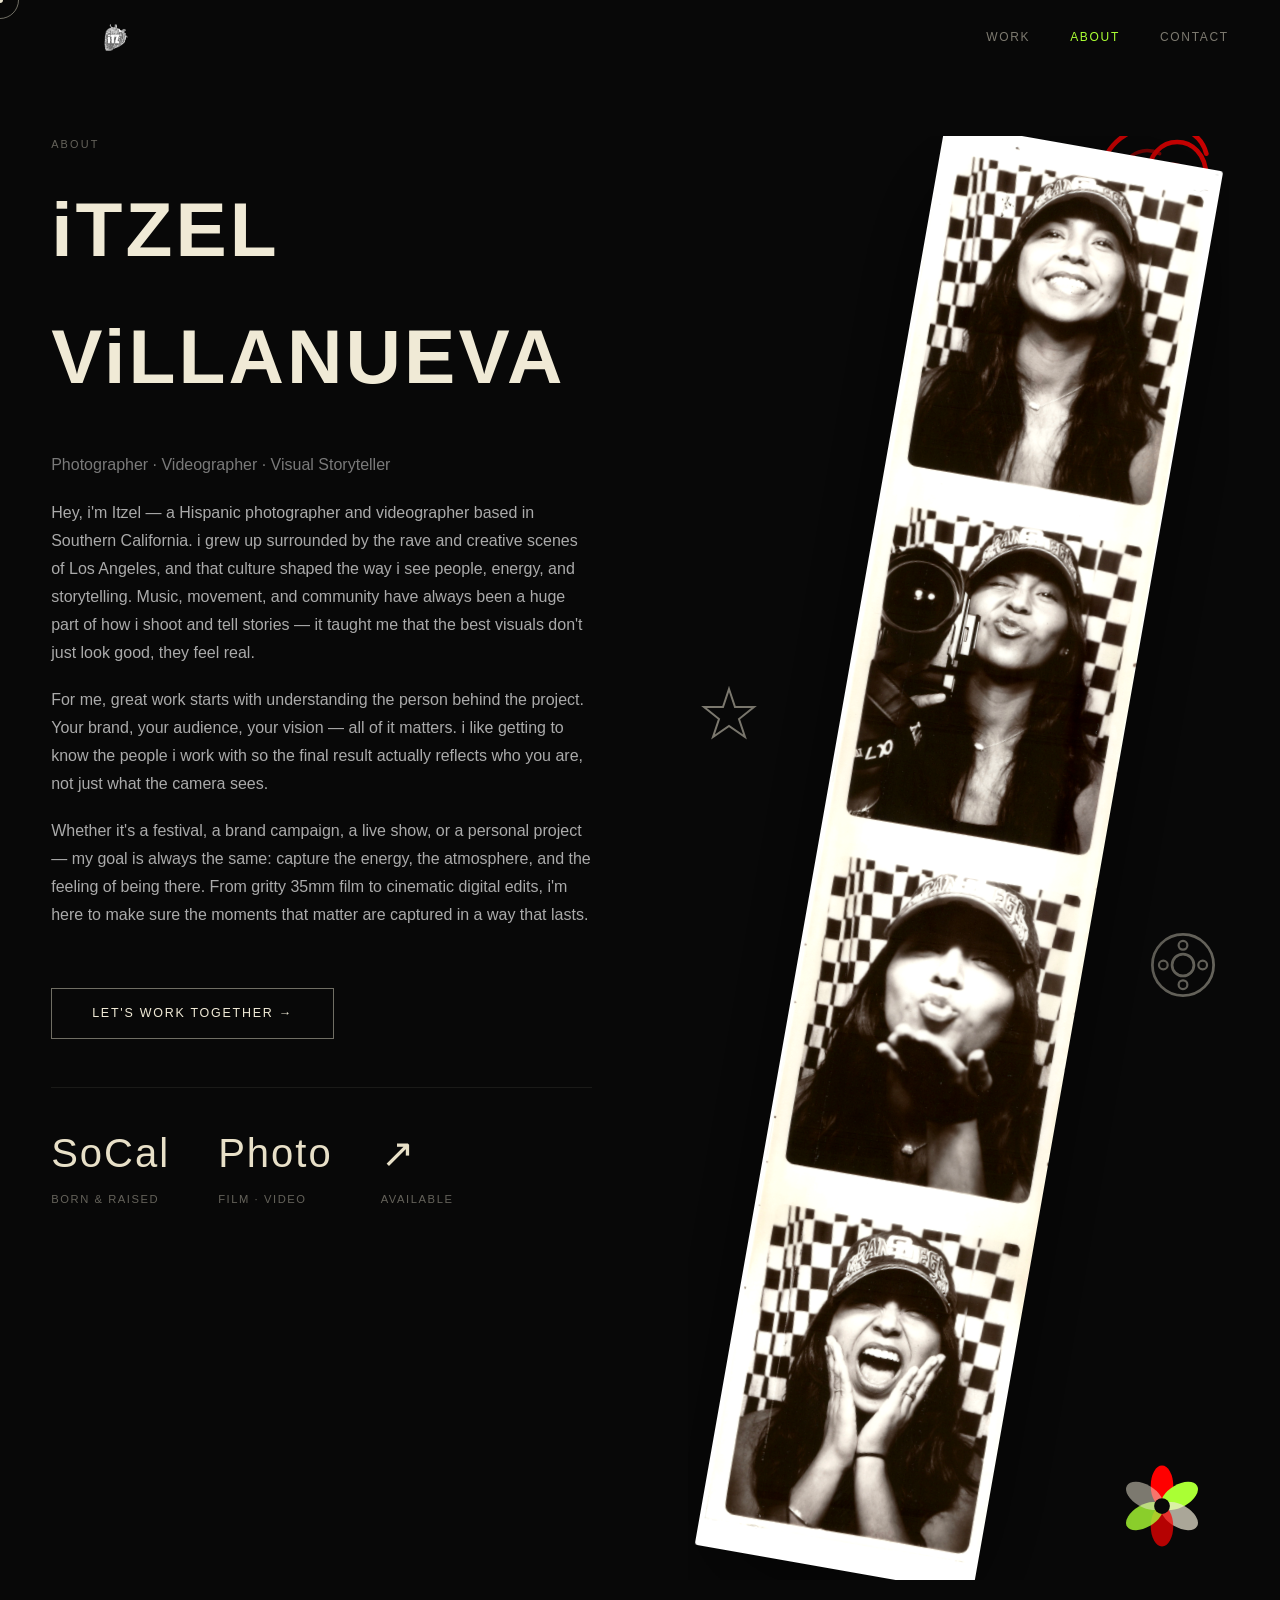
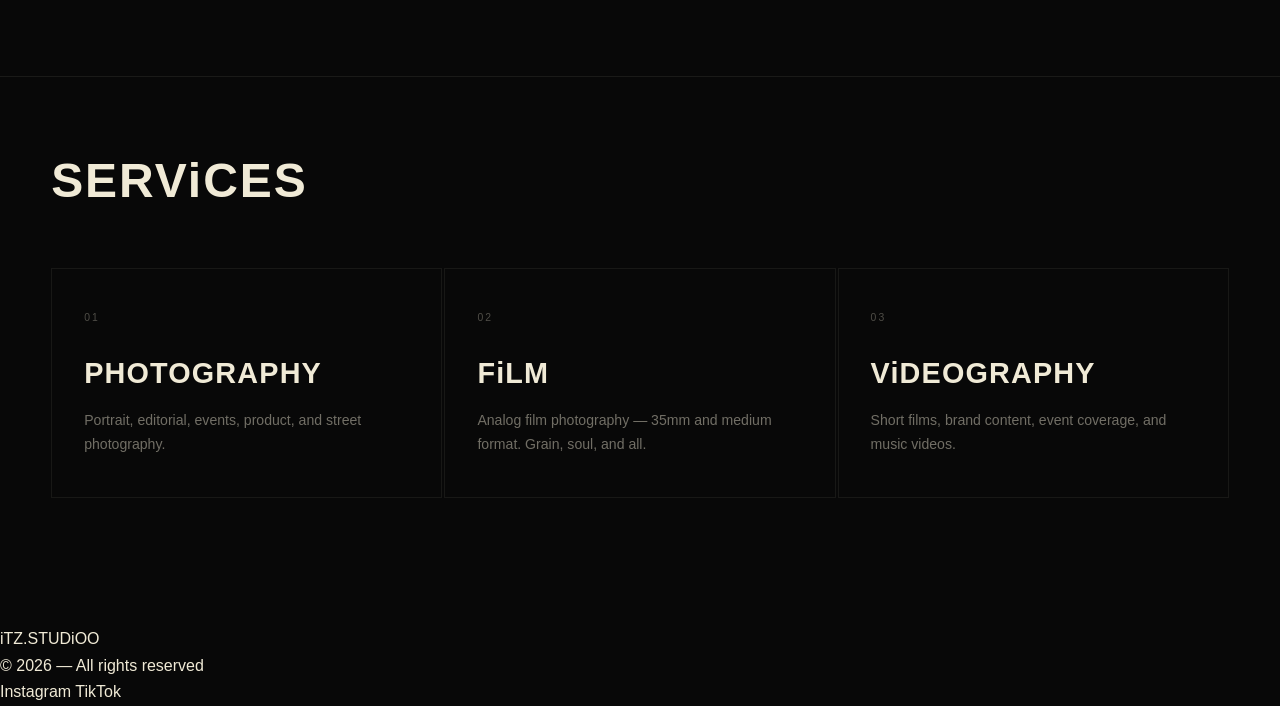
==== commit 05d3a915: "Add custom cursor to all pages Co-Authored-By: Claude Sonnet 4.6 <noreply@anthropic.com>" ====
--- a/about.html
+++ b/about.html
@@ -8,6 +8,9 @@
   <link rel="stylesheet" href="css/style.css" />
 </head>
 <body>
+
+  <div class="cursor-dot"></div>
+  <div class="cursor-ring"></div>
 
   <nav class="nav">
     <a href="index.html" class="nav-logo"><img src="images/logo-s.png" alt="iTZ.STUDiOO" /></a>
--- a/css/style.css
+++ b/css/style.css
@@ -402,7 +402,7 @@
 /* =====================
    SOCIALS FAN CARDS
    ===================== */
-.socials-section { padding: 7rem var(--pad); text-align: center; overflow: hidden; border-top: 1px solid rgba(240,234,214,.08); }
+.socials-section { padding: 7rem var(--pad) 10rem; text-align: center; overflow: hidden; border-top: 1px solid rgba(240,234,214,.08); }
 .socials-title { font-family: var(--font-display); font-size: clamp(3rem, 8vw, 7rem); line-height: .92; margin-bottom: 5rem; }
 .socials-title em { font-style: italic; opacity: .45; }
 .socials-cards { position: relative; height: clamp(360px, 52vh, 540px); display: flex; align-items: flex-end; justify-content: center; }
@@ -411,16 +411,20 @@
   width: clamp(130px, 15vw, 200px); aspect-ratio: 9/16;
   border-radius: 14px; overflow: hidden; cursor: none;
   transition: transform .55s var(--ease); transform-origin: bottom center;
+  display: block; text-decoration: none;
 }
 .social-card-img { width: 100%; height: 100%; background: var(--dark); position: relative; }
+.social-card-img img { position: absolute; inset: 0; width: 100%; height: 100%; object-fit: cover; }
 .social-card-overlay {
   position: absolute; inset: 0;
-  background: linear-gradient(to top, rgba(8,8,8,.8) 0%, transparent 50%);
-  display: flex; align-items: flex-end; padding: .75rem;
-  opacity: 0; transition: opacity .3s;
-}
-.social-card:hover .social-card-overlay { opacity: 1; }
-.social-card-overlay span { font-size: .65rem; letter-spacing: .14em; text-transform: uppercase; }
+  background: linear-gradient(to top, rgba(8,8,8,.85) 0%, transparent 55%);
+  display: flex; align-items: flex-end; padding: .85rem;
+}
+.social-card-overlay span {
+  font-size: .72rem; letter-spacing: .14em; text-transform: uppercase;
+  font-family: var(--font-display); font-weight: 800;
+  display: flex; align-items: center; gap: .4rem;
+}
 
 /* Fan positions — 3 cards */
 .social-card:nth-child(1) { transform: rotate(-22deg) translateX(-180px); z-index: 1; }
@@ -431,7 +435,10 @@
 .socials-cards:hover .social-card:nth-child(2) { transform: rotate(0deg) translateY(-12px); }
 .socials-cards:hover .social-card:nth-child(3) { transform: rotate(26deg) translateX(210px); }
 
-.social-card:hover { transform: rotate(0deg) translateY(-22px) scale(1.06) !important; z-index: 10 !important; }
+/* Each card lifts in its own position — no dragging to center */
+.social-card:nth-child(1):hover { transform: rotate(-18deg) translateX(-210px) translateY(-24px) scale(1.06) !important; z-index: 10 !important; }
+.social-card:nth-child(2):hover { transform: rotate(0deg)                       translateY(-24px) scale(1.06) !important; z-index: 10 !important; }
+.social-card:nth-child(3):hover { transform: rotate(18deg)  translateX(210px)   translateY(-24px) scale(1.06) !important; z-index: 10 !important; }
 
 .socials-links { display: flex; justify-content: center; gap: 2rem; margin-top: 6rem; padding-top: 1rem; }
 .socials-links a {
@@ -750,6 +757,7 @@
 .masonry-grid .grid-item.hidden { display: none; }
 .video-thumb { position: relative; width: 100%; }
 .video-thumb iframe { width: 100%; aspect-ratio: 16/9; border: none; }
+.grid-item img, .grid-item video { width: 100%; display: block; object-fit: cover; }
 
 /* ABOUT */
 .about-section { min-height: 100svh; padding: calc(var(--nav-h) + 4rem) var(--pad) 6rem; display: grid; grid-template-columns: 1fr 1fr; gap: 6rem; align-items: start; }
@@ -805,6 +813,9 @@
   .social-card:nth-child(1) { transform: rotate(-22deg) translateX(-120px); }
   .social-card:nth-child(2) { transform: rotate(0deg); }
   .social-card:nth-child(3) { transform: rotate(22deg) translateX(120px); }
+  .social-card:nth-child(1):hover { transform: rotate(-18deg) translateX(-120px) translateY(-20px) scale(1.06) !important; }
+  .social-card:nth-child(2):hover { transform: rotate(0deg)                       translateY(-20px) scale(1.06) !important; }
+  .social-card:nth-child(3):hover { transform: rotate(18deg)  translateX(120px)   translateY(-20px) scale(1.06) !important; }
   .footer-nav-grid { grid-template-columns: 1fr 1fr; }
   .footer-nav-col.center { grid-column: span 2; }
   .about-section { grid-template-columns: 1fr; gap: 3rem; }
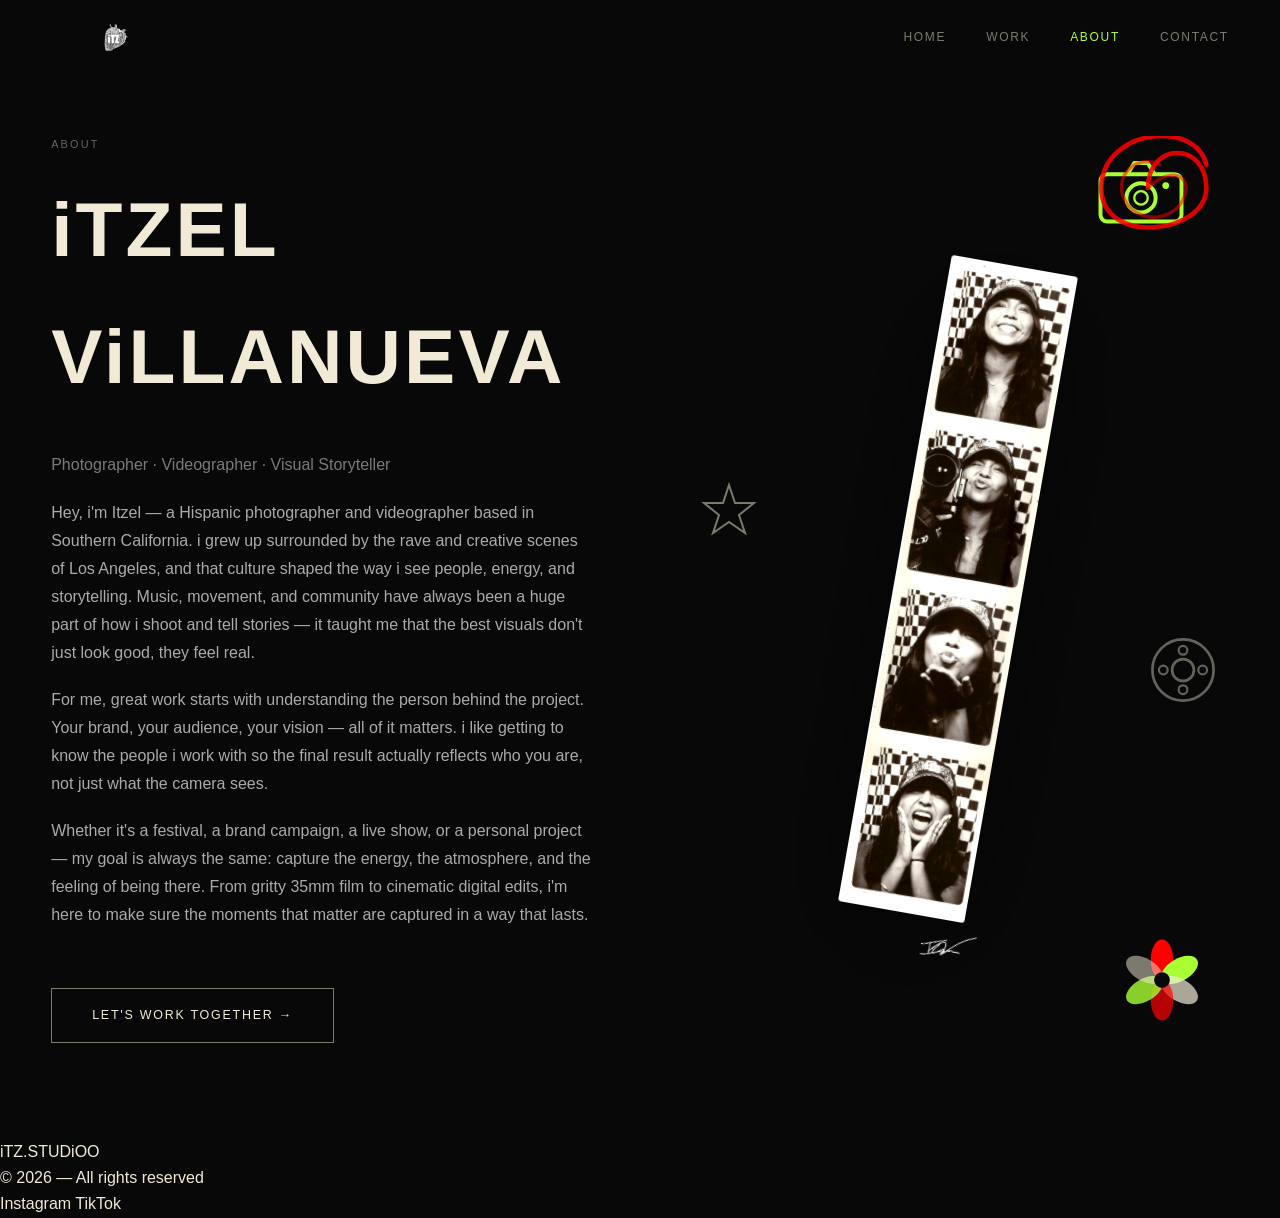
==== commit d660731c: "Major portfolio update + custom domain setup - Video orient system (vert/horiz aspect ratios in grid" ====
--- a/about.html
+++ b/about.html
@@ -15,6 +15,7 @@
   <nav class="nav">
     <a href="index.html" class="nav-logo"><img src="images/logo-s.png" alt="iTZ.STUDiOO" /></a>
     <ul class="nav-links">
+      <li><a href="index.html">Home</a></li>
       <li><a href="work.html">Work</a></li>
       <li><a href="about.html" class="active">About</a></li>
       <li><a href="contact.html">Contact</a></li>
@@ -52,22 +53,7 @@
         the moments that matter are captured in a way that lasts.
       </p>
 
-      <a href="contact.html" class="btn-primary" style="margin-top:2.5rem; display:inline-block;">Let's Work Together →</a>
-
-      <div class="about-stats">
-        <div class="stat">
-          <span class="stat-num">SoCal</span>
-          <span class="stat-label">Born & Raised</span>
-        </div>
-        <div class="stat">
-          <span class="stat-num">Photo</span>
-          <span class="stat-label">Film · Video</span>
-        </div>
-        <div class="stat">
-          <span class="stat-num">↗</span>
-          <span class="stat-label">Available</span>
-        </div>
-      </div>
+      <a href="contact.html" class="business-btn" style="margin-top:2.5rem;">Let's Work Together →</a>
     </div>
 
     <!-- RIGHT: FILMSTRIP SCENE -->
@@ -136,28 +122,6 @@
 
   </section>
 
-  <!-- SERVICES -->
-  <section class="services-section">
-    <h2>Services</h2>
-    <div class="services-grid">
-      <div class="service-card">
-        <span class="service-num">01</span>
-        <h3>Photography</h3>
-        <p>Portrait, editorial, events, product, and street photography.</p>
-      </div>
-      <div class="service-card">
-        <span class="service-num">02</span>
-        <h3>Film</h3>
-        <p>Analog film photography — 35mm and medium format. Grain, soul, and all.</p>
-      </div>
-      <div class="service-card">
-        <span class="service-num">03</span>
-        <h3>Videography</h3>
-        <p>Short films, brand content, event coverage, and music videos.</p>
-      </div>
-    </div>
-  </section>
-
   <footer class="footer">
     <p class="footer-logo">iTZ.STUDiOO</p>
     <p class="footer-copy">&copy; <span id="year"></span> — All rights reserved</p>
--- a/css/style.css
+++ b/css/style.css
@@ -67,7 +67,7 @@
   font-size: 16px;
   line-height: 1.65;
   overflow-x: hidden;
-  cursor: none;
+  cursor: auto;
 }
 a { color: inherit; text-decoration: none; }
 img, video { display: block; width: 100%; object-fit: cover; }
@@ -76,29 +76,8 @@
 /* =====================
    CUSTOM CURSOR
    ===================== */
-.cursor-dot {
-  position: fixed;
-  width: 6px; height: 6px;
-  background: var(--cream);
-  border-radius: 50%;
-  pointer-events: none;
-  z-index: 9999;
-  transform: translate(-50%, -50%);
-  mix-blend-mode: difference;
-  transition: width .2s, height .2s, opacity .2s;
-}
-.cursor-ring {
-  position: fixed;
-  width: 38px; height: 38px;
-  border: 1px solid rgba(240,234,214,.45);
-  border-radius: 50%;
-  pointer-events: none;
-  z-index: 9998;
-  transform: translate(-50%, -50%);
-  transition: width .35s var(--ease), height .35s var(--ease), border-color .35s;
-}
-body.cursor-hover .cursor-ring { width: 64px; height: 64px; border-color: rgba(240,234,214,.2); }
-@media (pointer: coarse) { .cursor-dot, .cursor-ring { display: none; } body { cursor: auto; } }
+.cursor-dot, .cursor-ring { display: none; }
+@media (pointer: coarse) { body { cursor: auto; } }
 
 /* =====================
    NAV
@@ -175,7 +154,7 @@
 .nav-links { display: flex; gap: 2.5rem; }
 .nav-links a { font-size: .75rem; letter-spacing: .14em; text-transform: uppercase; opacity: .5; transition: opacity .25s, color .25s; }
 .nav-links a:hover, .nav-links a.active { opacity: 1; color: var(--lime); }
-.nav-hamburger { display: none; flex-direction: column; gap: 5px; background: none; border: none; cursor: none; padding: 4px; }
+.nav-hamburger { display: none; flex-direction: column; gap: 5px; background: none; border: none; cursor: pointer; padding: 4px; }
 .nav-hamburger span { display: block; width: 22px; height: 1px; background: var(--cream); transition: transform .3s, opacity .3s; }
 .nav-hamburger.open span:nth-child(1) { transform: translateY(6px) rotate(45deg); }
 .nav-hamburger.open span:nth-child(2) { opacity: 0; }
@@ -243,24 +222,16 @@
 /* ── HERO LOGO BACKGROUND (always visible, dimly lit) ── */
 .hero-bg-logo {
   position: absolute; inset: 0; z-index: 1;
-  background: url(images/logo-l.png) no-repeat center 42%;
-  background-size: 52%;
-  filter: grayscale(1) brightness(0.28) contrast(1.4);
+  background: url(images/logo-l.png) no-repeat center 50%;
+  background-size: 68%;
+  filter: grayscale(1) brightness(0.48) contrast(1.6);
+  opacity: 0.7;
   pointer-events: none;
-}
-
-/* ── HERO LENS REVEAL (Lando-style ellipse) ── */
-.hero-lens {
-  position: absolute; inset: 0; z-index: 2;
-  background: url(images/logo-l.png) no-repeat center 42%;
-  background-size: 52%;
-  filter: grayscale(1) brightness(0.85) contrast(1.1);
-  clip-path: ellipse(0% 0% at 50% 50%);
-  opacity: 0;
-  pointer-events: none;
-  will-change: clip-path;
-  transition: opacity 0.25s ease;
-}
+  mix-blend-mode: luminosity;
+}
+
+/* ── HERO LENS REVEAL — disabled ── */
+.hero-lens { display: none; }
 /* Lime color wash clipped inside the lens */
 .hero-lens::after {
   content: '';
@@ -359,18 +330,20 @@
 .quote-text em { font-style: italic; opacity: .45; }
 
 /* =====================
-   HORIZONTAL PHOTO STRIP
-   ===================== */
-.photo-strip-section { padding: 5rem 0 5rem var(--pad); border-top: 1px solid rgba(240,234,214,.08); overflow: hidden; }
-.photo-strip-header { display: flex; align-items: baseline; justify-content: space-between; padding-right: var(--pad); margin-bottom: 2.5rem; }
+   ON SET MASONRY GRID
+   ===================== */
+.on-set-section { padding: 5rem var(--pad); border-top: 1px solid rgba(240,234,214,.08); }
+.on-set-header { display: flex; align-items: baseline; justify-content: space-between; margin-bottom: 2.5rem; }
 .photo-strip-sub { font-size: .78rem; opacity: .35; letter-spacing: .08em; }
-.photo-strip-overflow { overflow: hidden; }
-.photo-strip-track { display: flex; gap: 1.25rem; will-change: transform; padding-right: var(--pad); }
-.photo-card { flex: 0 0 auto; width: clamp(200px, 24vw, 360px); cursor: none; }
-.photo-card-img { width: 100%; overflow: hidden; position: relative; }
-.photo-card-img > div { transition: transform .7s var(--ease); }
-.photo-card:hover .photo-card-img > div { transform: scale(1.04); }
-.photo-card-label { display: flex; justify-content: space-between; padding: .6rem 0 0; font-size: .68rem; letter-spacing: .16em; text-transform: uppercase; opacity: .38; }
+.on-set-grid { columns: 4 180px; column-gap: 8px; }
+.on-set-card { break-inside: avoid; margin-bottom: 8px; position: relative; overflow: hidden; cursor: pointer; }
+.on-set-card.portrait .on-set-img { aspect-ratio: 2/3; }
+.on-set-card.landscape .on-set-img { aspect-ratio: 16/9; }
+.on-set-img { width: 100%; overflow: hidden; background: var(--dark); }
+.on-set-img img { width: 100%; height: 100%; object-fit: cover; transition: transform .7s var(--ease); display: block; }
+.on-set-card:hover .on-set-img img { transform: scale(1.04); }
+.on-set-label { display: flex; justify-content: space-between; padding: .5rem 0 0; font-size: .65rem; letter-spacing: .14em; text-transform: uppercase; opacity: .38; }
+@media (max-width: 768px) { .on-set-grid { columns: 2 140px; } }
 
 /* =====================
    PROJECT GRID (helmet-style)
@@ -379,16 +352,17 @@
 .project-grid-header { display: flex; align-items: center; justify-content: space-between; margin-bottom: 3rem; }
 .project-grid { display: grid; grid-template-columns: repeat(4, 1fr); gap: 2px; }
 .project-card {
-  position: relative; overflow: hidden; cursor: none;
+  position: relative; overflow: hidden; cursor: pointer;
   border: 1px solid rgba(240,234,214,.06);
   transition: border-color .3s;
+  display: block; text-decoration: none; color: inherit;
 }
 .project-card:hover { border-color: rgba(240,234,214,.2); }
 .project-card-img { width: 100%; aspect-ratio: 3/4; background: var(--dark); overflow: hidden; position: relative; }
 .project-card.wide { grid-column: span 2; }
 .project-card.wide .project-card-img { aspect-ratio: 16/9; }
 /* clip-path reveal on project cards */
-.project-card-img .feat-layer { position: absolute; inset: 0; width: 100%; height: 100%; transition: transform .7s var(--ease); }
+.project-card-img .feat-layer { position: absolute; inset: 0; width: 100%; height: 100%; transition: transform .7s var(--ease); object-fit: cover; }
 .project-card:hover .feat-layer { transform: scale(1.05); }
 .project-card-img .feat-layer.reveal {
   clip-path: circle(0% at var(--x,50%) var(--y,50%));
@@ -405,11 +379,11 @@
 .socials-section { padding: 7rem var(--pad) 10rem; text-align: center; overflow: hidden; border-top: 1px solid rgba(240,234,214,.08); }
 .socials-title { font-family: var(--font-display); font-size: clamp(3rem, 8vw, 7rem); line-height: .92; margin-bottom: 5rem; }
 .socials-title em { font-style: italic; opacity: .45; }
-.socials-cards { position: relative; height: clamp(360px, 52vh, 540px); display: flex; align-items: flex-end; justify-content: center; }
+.socials-cards { position: relative; height: clamp(420px, 62vh, 640px); display: flex; align-items: flex-end; justify-content: center; margin-top: -2rem; }
 .social-card {
   position: absolute; bottom: 0;
-  width: clamp(130px, 15vw, 200px); aspect-ratio: 9/16;
-  border-radius: 14px; overflow: hidden; cursor: none;
+  width: clamp(160px, 19vw, 260px); aspect-ratio: 9/16;
+  border-radius: 14px; overflow: hidden; cursor: pointer;
   transition: transform .55s var(--ease); transform-origin: bottom center;
   display: block; text-decoration: none;
 }
@@ -427,18 +401,18 @@
 }
 
 /* Fan positions — 3 cards */
-.social-card:nth-child(1) { transform: rotate(-22deg) translateX(-180px); z-index: 1; }
+.social-card:nth-child(1) { transform: rotate(-22deg) translateX(-220px); z-index: 1; }
 .social-card:nth-child(2) { transform: rotate(0deg);                      z-index: 5; }
-.social-card:nth-child(3) { transform: rotate(22deg)  translateX(180px);  z-index: 1; }
-
-.socials-cards:hover .social-card:nth-child(1) { transform: rotate(-26deg) translateX(-210px); }
-.socials-cards:hover .social-card:nth-child(2) { transform: rotate(0deg) translateY(-12px); }
-.socials-cards:hover .social-card:nth-child(3) { transform: rotate(26deg) translateX(210px); }
+.social-card:nth-child(3) { transform: rotate(22deg)  translateX(220px);  z-index: 1; }
+
+.socials-cards:hover .social-card:nth-child(1) { transform: rotate(-26deg) translateX(-255px); }
+.socials-cards:hover .social-card:nth-child(2) { transform: rotate(0deg) translateY(-14px); }
+.socials-cards:hover .social-card:nth-child(3) { transform: rotate(26deg) translateX(255px); }
 
 /* Each card lifts in its own position — no dragging to center */
-.social-card:nth-child(1):hover { transform: rotate(-18deg) translateX(-210px) translateY(-24px) scale(1.06) !important; z-index: 10 !important; }
-.social-card:nth-child(2):hover { transform: rotate(0deg)                       translateY(-24px) scale(1.06) !important; z-index: 10 !important; }
-.social-card:nth-child(3):hover { transform: rotate(18deg)  translateX(210px)   translateY(-24px) scale(1.06) !important; z-index: 10 !important; }
+.social-card:nth-child(1):hover { transform: rotate(-18deg) translateX(-255px) translateY(-28px) scale(1.06) !important; z-index: 10 !important; }
+.social-card:nth-child(2):hover { transform: rotate(0deg)                       translateY(-28px) scale(1.06) !important; z-index: 10 !important; }
+.social-card:nth-child(3):hover { transform: rotate(18deg)  translateX(255px)   translateY(-28px) scale(1.06) !important; z-index: 10 !important; }
 
 .socials-links { display: flex; justify-content: center; gap: 2rem; margin-top: 6rem; padding-top: 1rem; }
 .socials-links a {
@@ -513,7 +487,7 @@
   position: relative;
   width: 100%;
   height: 100%;
-  min-height: 500px;
+  min-height: 220px;
   display: flex;
   align-items: center;
   justify-content: center;
@@ -527,7 +501,7 @@
   filter: drop-shadow(0 30px 60px rgba(0,0,0,.7));
 }
 .filmstrip-img {
-  width: clamp(160px, 22vw, 300px);
+  width: clamp(80px, 10vw, 130px);
   display: block;
   border-radius: 3px;
   filter: grayscale(0.08) contrast(1.06);
@@ -659,16 +633,17 @@
 .footer-nav-col a:hover { opacity: 1; color: var(--lime); }
 .footer-nav-col.center { align-items: center; justify-content: flex-end; }
 
-/* Business enquiries */
+/* Business inquiries */
 .business-btn {
   display: inline-flex; align-items: center; gap: .75rem;
   padding: 1rem 2.5rem;
-  background: var(--red); color: #fff;
+  background: transparent; color: var(--cream);
+  border: 1px solid rgba(240,234,214,.5);
   font-family: var(--font-body); font-size: .78rem;
   letter-spacing: .14em; text-transform: uppercase; font-weight: 400;
-  cursor: none; transition: background .25s, transform .25s, box-shadow .25s;
-}
-.business-btn:hover { background: #e00; transform: translateY(-2px); box-shadow: 0 8px 30px rgba(255,0,0,.35); }
+  cursor: pointer; transition: background .25s, color .25s, border-color .25s, transform .25s;
+}
+.business-btn:hover { background: var(--cream); color: var(--black) !important; border-color: var(--cream); transform: translateY(-2px); }
 
 /* Partner logos marquee */
 .partner-strip { width: 100%; overflow: hidden; border-top: 1px solid rgba(240,234,214,.08); border-bottom: 1px solid rgba(240,234,214,.08); padding: 1.2rem 0; position: relative; z-index: 4; }
@@ -694,7 +669,7 @@
 .featured-link:hover { opacity: 1; color: var(--lime); }
 .featured-grid { display: grid; grid-template-columns: 55% 1fr; gap: 1rem; align-items: start; }
 .feat-col { display: flex; flex-direction: column; gap: 1rem; }
-.feat-item { position: relative; cursor: none; }
+.feat-item { position: relative; cursor: pointer; }
 .feat-wide { width: 100%; }
 .feat-media { position: relative; overflow: hidden; height: var(--h, 300px); }
 .feat-layer { position: absolute; inset: 0; width: 100%; height: 100%; transition: transform .8s var(--ease); }
@@ -722,12 +697,13 @@
    ===================== */
 .btn-primary {
   display: inline-block; padding: .9rem 2.5rem;
-  border: 1px solid rgba(240,234,214,.45); color: var(--cream);
+  background: var(--black); color: var(--lime);
+  border: 1px solid var(--lime);
   font-family: var(--font-body); font-size: .78rem; letter-spacing: .14em;
-  text-transform: uppercase; font-weight: 400; cursor: none;
+  text-transform: uppercase; font-weight: 400; cursor: pointer;
   transition: background .25s, color .25s, border-color .25s, box-shadow .25s;
 }
-.btn-primary:hover { background: var(--lime); color: var(--black); border-color: var(--lime); box-shadow: 0 6px 24px rgba(170,255,52,.25); }
+.btn-primary:hover { background: var(--lime); color: var(--black); border-color: var(--lime); box-shadow: 0 6px 24px rgba(170,255,52,.3); }
 .btn-full { width: 100%; text-align: center; }
 .eyebrow { font-size: .68rem; letter-spacing: .2em; text-transform: uppercase; opacity: .4; }
 .tag { font-size: .62rem; letter-spacing: .14em; text-transform: uppercase; opacity: .45; border: 1px solid rgba(240,234,214,.18); padding: .2rem .55rem; }
@@ -744,13 +720,13 @@
 .page-header { padding: calc(var(--nav-h) + 4rem) var(--pad) 2.5rem; border-bottom: 1px solid rgba(240,234,214,.08); }
 .page-title { font-family: var(--font-display); font-size: clamp(4rem,13vw,13rem); line-height: .88; letter-spacing: -.01em; margin-bottom: 1.5rem; }
 .filter-bar { display: flex; gap: .5rem; flex-wrap: wrap; }
-.filter-btn { padding: .4rem 1.1rem; border: 1px solid rgba(240,234,214,.18); background: transparent; color: var(--cream); font-family: var(--font-body); font-size: .72rem; letter-spacing: .12em; text-transform: uppercase; cursor: none; opacity: .45; transition: opacity .25s, background .25s, border-color .25s; }
+.filter-btn { padding: .4rem 1.1rem; border: 1px solid rgba(240,234,214,.18); background: transparent; color: var(--cream); font-family: var(--font-body); font-size: .72rem; letter-spacing: .12em; text-transform: uppercase; cursor: pointer; opacity: .45; transition: opacity .25s, background .25s, border-color .25s; }
 .filter-btn:hover { opacity: .8; }
 .filter-btn.active { background: var(--lime); color: var(--black); border-color: var(--lime); opacity: 1; }
 
 /* MASONRY */
 .masonry-grid { columns: 3 260px; column-gap: 8px; padding: 2rem var(--pad) 6rem; }
-.masonry-grid .grid-item { break-inside: avoid; margin-bottom: 8px; position: relative; overflow: hidden; cursor: none; }
+.masonry-grid .grid-item { break-inside: avoid; margin-bottom: 8px; position: relative; overflow: hidden; cursor: pointer; }
 .grid-placeholder { width: 100%; transition: transform .7s var(--ease); }
 .grid-item:hover .grid-placeholder { transform: scale(1.04); }
 .grid-caption { display: flex; align-items: center; justify-content: space-between; padding: .6rem 0; font-size: .8rem; }
@@ -830,3 +806,293 @@
   .footer-nav-col.center { grid-column: span 1; }
   .about-stats { flex-wrap: wrap; gap: 1.5rem; }
 }
+
+/* =====================
+   PROJECT CARDS GRID
+   ===================== */
+.projects-section { padding: 2rem var(--pad) 6rem; }
+.projects-grid {
+  display: grid;
+  grid-template-columns: repeat(3, 1fr);
+  gap: 1.5rem;
+}
+.proj-card {
+  cursor: pointer;
+  position: relative;
+}
+.proj-card.hidden { display: none; }
+.proj-cover {
+  position: relative;
+  aspect-ratio: 3/4;
+  overflow: hidden;
+  background: var(--dark);
+}
+.proj-cover img {
+  width: 100%; height: 100%;
+  object-fit: cover;
+  transition: transform 0.65s var(--ease);
+  display: block;
+}
+.proj-card:hover .proj-cover img { transform: scale(1.06); }
+.proj-cover-placeholder {
+  width: 100%; height: 100%;
+  display: flex; align-items: center; justify-content: center;
+  background: var(--dark);
+  font-size: 2rem; opacity: 0.3;
+}
+.proj-hover {
+  position: absolute; inset: 0;
+  background: rgba(8,8,8,0.55);
+  display: flex; align-items: center; justify-content: center;
+  opacity: 0; transition: opacity 0.3s;
+}
+.proj-card:hover .proj-hover { opacity: 1; }
+.proj-hover span {
+  font-family: var(--font-display); font-weight: 800;
+  font-size: 0.75rem; letter-spacing: 0.18em;
+  text-transform: uppercase; color: var(--cream);
+}
+.proj-meta {
+  display: flex; justify-content: space-between; align-items: center;
+  padding: 0.75rem 0;
+  border-top: 1px solid rgba(240,234,214,0.06);
+}
+.proj-title {
+  font-family: var(--font-display); font-weight: 800;
+  font-size: 0.78rem; letter-spacing: 0.06em;
+  text-transform: uppercase; opacity: 0.85;
+}
+.proj-tag {
+  font-size: 0.68rem; opacity: 0.35;
+  letter-spacing: 0.1em; text-transform: uppercase;
+  white-space: nowrap;
+}
+
+/* =====================
+   LIGHTBOX
+   ===================== */
+.lightbox {
+  position: fixed; inset: 0; z-index: 3000;
+  background: rgba(8,8,8,0.97);
+  display: flex; flex-direction: column;
+  opacity: 0; pointer-events: none;
+  transition: opacity 0.3s ease;
+}
+.lightbox.active { opacity: 1; pointer-events: all; }
+.lb-header {
+  display: flex; justify-content: space-between; align-items: center;
+  padding: 1.25rem var(--pad); flex-shrink: 0;
+  border-bottom: 1px solid rgba(240,234,214,0.08);
+}
+.lb-title {
+  font-family: var(--font-display); font-weight: 800;
+  font-size: 0.8rem; letter-spacing: 0.15em; text-transform: uppercase;
+}
+.lb-header-right { display: flex; align-items: center; gap: 1.5rem; }
+.lb-counter { font-size: 0.7rem; opacity: 0.35; letter-spacing: 0.1em; }
+.lb-close {
+  background: none; border: none; color: var(--cream);
+  font-size: 1.1rem; cursor: pointer; opacity: 0.5;
+  transition: opacity 0.2s; padding: 0.25rem; line-height: 1;
+}
+.lb-close:hover { opacity: 1; }
+.lb-body {
+  flex: 1; display: flex; align-items: center;
+  justify-content: center; position: relative;
+  overflow: hidden; padding: 2rem 5rem;
+}
+.lb-media {
+  max-width: 100%; max-height: 100%;
+  display: flex; align-items: center; justify-content: center;
+}
+.lb-media img {
+  max-width: 90vw; max-height: 80vh;
+  object-fit: contain; display: block;
+  border-radius: 2px;
+}
+.lb-media iframe {
+  width: min(90vw, calc(80vh * 16 / 9));
+  aspect-ratio: 16/9; border: none;
+}
+.lb-media iframe.lb-iframe--vert {
+  width: min(50vw, calc(85vh * 9 / 16));
+  aspect-ratio: 9/16;
+}
+.lb-media video {
+  max-width: 90vw; max-height: 80vh; display: block;
+}
+.lb-prev, .lb-next {
+  position: absolute; top: 50%; transform: translateY(-50%);
+  background: none;
+  border: 1px solid rgba(240,234,214,0.15);
+  color: var(--cream);
+  width: 44px; height: 44px; border-radius: 50%;
+  cursor: pointer; font-size: 1rem;
+  display: flex; align-items: center; justify-content: center;
+  transition: background 0.2s, border-color 0.2s;
+  z-index: 10;
+}
+.lb-prev { left: 1.5rem; }
+.lb-next { right: 1.5rem; }
+.lb-prev:hover, .lb-next:hover {
+  background: rgba(240,234,214,0.08);
+  border-color: rgba(240,234,214,0.3);
+}
+.lb-prev:disabled, .lb-next:disabled { opacity: 0.2; }
+
+/* =====================
+   GALLERY GRID (Pictures / Film / Video tabs)
+   Masonry columns — natural aspect ratios, no cropping
+   ===================== */
+.projects-grid.gallery-mode {
+  display: block;
+  columns: 4;
+  column-gap: 5px;
+}
+.gallery-item {
+  position: relative;
+  overflow: hidden;
+  cursor: pointer;
+  background: var(--dark);
+  break-inside: avoid;
+  margin-bottom: 5px;
+}
+.gallery-item img {
+  width: 100%; height: auto;
+  display: block;
+  transition: transform 0.5s var(--ease);
+}
+.gallery-item:hover img { transform: scale(1.03); }
+.gallery-item--video::after {
+  content: '▶';
+  position: absolute; inset: 0;
+  display: flex; align-items: center; justify-content: center;
+  font-size: 2rem; color: #fff;
+  background: rgba(0,0,0,0.3);
+  transition: background 0.2s;
+}
+.gallery-item--video:hover::after { background: rgba(0,0,0,0.55); }
+
+/* =====================
+   VIDEO FOLDER CARDS
+   ===================== */
+.projects-grid.video-folders-mode {
+  display: grid;
+  grid-template-columns: repeat(2, 1fr);
+  gap: 1.5rem;
+  columns: unset;
+}
+.video-folder-card {
+  cursor: pointer;
+  overflow: hidden;
+  border-radius: 4px;
+  transition: transform 0.3s var(--ease);
+}
+.video-folder-card:hover { transform: scale(1.02); }
+.video-folder-thumb {
+  position: relative;
+  aspect-ratio: 16/9;
+  overflow: hidden;
+  background: var(--dark);
+}
+.video-folder-thumb img {
+  width: 100%; height: 100%; object-fit: cover;
+  transition: transform 0.5s var(--ease);
+}
+.video-folder-thumb::after {
+  content: '';
+  position: absolute; inset: 0;
+  background: rgba(0,0,0,0.4);
+}
+.video-folder-card:hover .video-folder-thumb img { transform: scale(1.05); }
+.video-folder-play {
+  position: absolute; top: 50%; left: 50%;
+  transform: translate(-50%,-50%);
+  font-size: 2.5rem; color: white; z-index: 1;
+  pointer-events: none;
+}
+.video-folder-meta {
+  padding: 0.75rem 0 0;
+  display: flex; flex-direction: column; gap: 0.25rem;
+}
+.video-folder-name {
+  font-family: var(--font-display); font-weight: 800;
+  font-size: 1rem; letter-spacing: 0.12em; text-transform: uppercase;
+}
+.video-folder-count {
+  font-size: 0.72rem; color: var(--muted);
+  text-transform: uppercase; letter-spacing: 0.08em;
+}
+/* Back button inside gallery-mode columns layout */
+.video-folder-back {
+  column-span: all;
+  display: inline-block;
+  margin-bottom: 1.25rem;
+  background: none; border: none;
+  cursor: pointer;
+  font-size: 0.72rem; letter-spacing: 0.12em;
+  text-transform: uppercase; color: var(--muted);
+  transition: color 0.2s; padding: 0;
+  font-family: var(--font-body);
+}
+.video-folder-back:hover { color: var(--cream); }
+
+/* Vertical (9:16) video thumbnails — taller cells in masonry */
+.gallery-item--vert { aspect-ratio: 9/16; }
+.gallery-item--vert img { height: 100%; object-fit: cover; }
+
+/* Horizontal (16:9) video thumbnails */
+.gallery-item--horiz { aspect-ratio: 16/9; }
+.gallery-item--horiz img { height: 100%; object-fit: cover; }
+
+/* =====================
+   PROJECT DETAIL OVERLAY
+   ===================== */
+.proj-detail {
+  position: fixed; inset: 0; z-index: 2000;
+  background: var(--black);
+  display: flex; flex-direction: column;
+  opacity: 0; pointer-events: none;
+  transition: opacity 0.3s ease;
+}
+.proj-detail.active { opacity: 1; pointer-events: all; }
+.proj-detail-header {
+  display: flex; justify-content: space-between; align-items: center;
+  padding: 1.25rem var(--pad); flex-shrink: 0;
+  border-bottom: 1px solid rgba(240,234,214,0.08);
+}
+.proj-detail-name {
+  font-family: var(--font-display); font-weight: 800;
+  font-size: 0.85rem; letter-spacing: 0.15em; text-transform: uppercase;
+}
+.proj-detail-close {
+  background: none; border: none; color: var(--cream);
+  font-size: 1.1rem; cursor: pointer; opacity: 0.5;
+  transition: opacity 0.2s; padding: 0.25rem; line-height: 1;
+}
+.proj-detail-close:hover { opacity: 1; }
+.proj-detail-grid {
+  flex: 1; overflow-y: auto;
+  padding: 1.5rem var(--pad);
+  columns: 4;
+  column-gap: 5px;
+}
+
+/* hide prev/next when viewing single item */
+.lightbox.lb-single .lb-prev,
+.lightbox.lb-single .lb-next { display: none; }
+.lightbox.lb-single .lb-body { padding: 2rem; }
+
+@media (max-width: 860px) {
+  .projects-grid { grid-template-columns: repeat(2, 1fr); gap: 1rem; }
+  .projects-grid.gallery-mode { columns: 3; }
+  .proj-detail-grid { columns: 3; }
+  .lb-body { padding: 1rem 3.5rem; }
+  .lb-prev { left: 0.5rem; }
+  .lb-next { right: 0.5rem; }
+}
+@media (max-width: 480px) {
+  .projects-grid { grid-template-columns: 1fr; }
+  .projects-grid.gallery-mode { columns: 2; }
+  .proj-detail-grid { columns: 2; }
+}
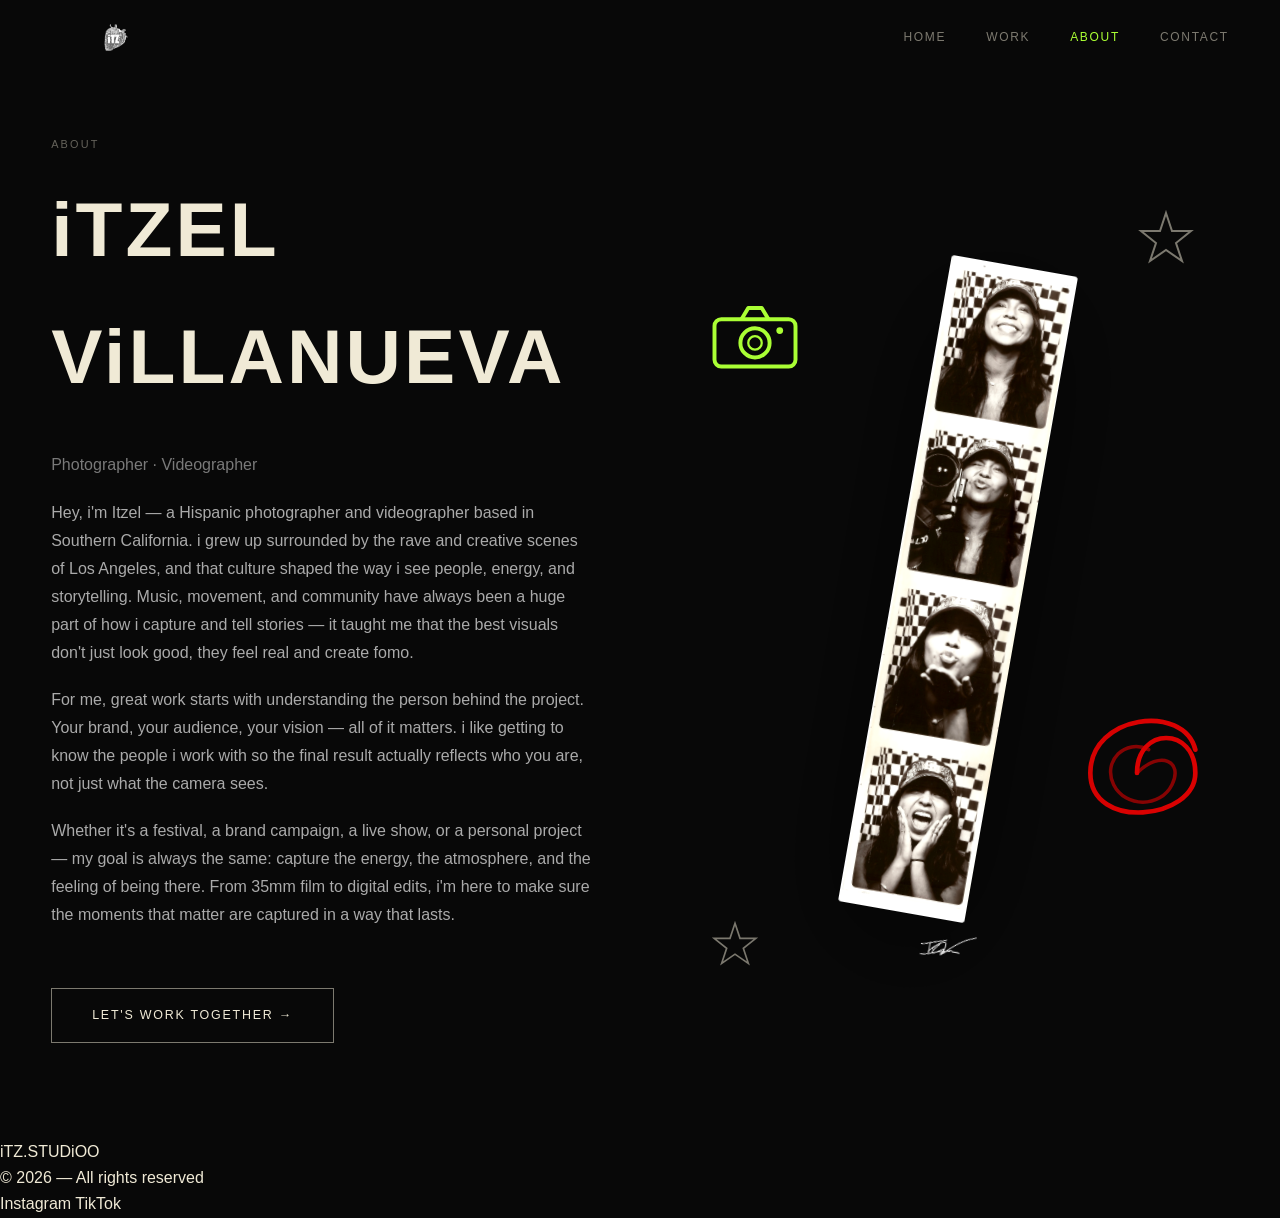
==== commit 8c7cd3f7: "Update about page bio, decos, and layout - Simplify intro to Photographer · Videographer - Update bi" ====
--- a/about.html
+++ b/about.html
@@ -32,14 +32,14 @@
       <p class="eyebrow">About</p>
       <h1 class="about-name">Itzel<br/>Villanueva</h1>
 
-      <p class="about-bio about-bio--intro">Photographer · Videographer · Visual Storyteller</p>
+      <p class="about-bio about-bio--intro">Photographer · Videographer</p>
 
       <p class="about-bio">
         Hey, i'm Itzel — a Hispanic photographer and videographer based in Southern California.
         i grew up surrounded by the rave and creative scenes of Los Angeles, and that culture
         shaped the way i see people, energy, and storytelling. Music, movement, and community
-        have always been a huge part of how i shoot and tell stories — it taught me that the
-        best visuals don't just look good, they feel real.
+        have always been a huge part of how i capture and tell stories — it taught me that the
+        best visuals don't just look good, they feel real and create fomo.
       </p>
       <p class="about-bio">
         For me, great work starts with understanding the person behind the project. Your brand,
@@ -49,7 +49,7 @@
       <p class="about-bio">
         Whether it's a festival, a brand campaign, a live show, or a personal project —
         my goal is always the same: capture the energy, the atmosphere, and the feeling of
-        being there. From gritty 35mm film to cinematic digital edits, i'm here to make sure
+        being there. From 35mm film to digital edits, i'm here to make sure
         the moments that matter are captured in a way that lasts.
       </p>
 
@@ -60,7 +60,7 @@
     <div class="about-image">
       <div class="filmstrip-scene">
 
-        <!-- Deco: camera (top right) -->
+        <!-- Deco: camera -->
         <div class="deco deco-camera">
           <svg viewBox="0 0 80 64" fill="none" xmlns="http://www.w3.org/2000/svg">
             <rect x="4" y="18" width="72" height="42" rx="6" stroke="var(--lime)" stroke-width="3.5"/>
@@ -71,7 +71,7 @@
           </svg>
         </div>
 
-        <!-- Deco: red swirl (top) -->
+        <!-- Deco: red swirl -->
         <div class="deco deco-swirl">
           <svg viewBox="0 0 120 120" fill="none" xmlns="http://www.w3.org/2000/svg">
             <path d="M60 60 C60 20 110 20 110 60 C110 100 20 110 20 60 C20 10 100 0 110 40" stroke="var(--red)" stroke-width="4" stroke-linecap="round" fill="none"/>
@@ -79,35 +79,17 @@
           </svg>
         </div>
 
-        <!-- Deco: star (left) -->
+        <!-- Deco: star top-left -->
         <div class="deco deco-star">
           <svg viewBox="0 0 60 60" fill="none" xmlns="http://www.w3.org/2000/svg">
             <polygon points="30,4 36,22 55,22 40,34 46,52 30,41 14,52 20,34 5,22 24,22" stroke="var(--cream)" stroke-width="2" fill="none" opacity=".5"/>
           </svg>
         </div>
 
-        <!-- Deco: pinwheel flower (bottom right) -->
-        <div class="deco deco-flower">
-          <svg viewBox="0 0 80 80" fill="none" xmlns="http://www.w3.org/2000/svg">
-            <ellipse cx="40" cy="22" rx="10" ry="18" fill="var(--red)" transform="rotate(0 40 40)"/>
-            <ellipse cx="40" cy="22" rx="10" ry="18" fill="var(--lime)" transform="rotate(60 40 40)"/>
-            <ellipse cx="40" cy="22" rx="10" ry="18" fill="var(--cream)" opacity=".7" transform="rotate(120 40 40)"/>
-            <ellipse cx="40" cy="22" rx="10" ry="18" fill="var(--red)" opacity=".7" transform="rotate(180 40 40)"/>
-            <ellipse cx="40" cy="22" rx="10" ry="18" fill="var(--lime)" opacity=".8" transform="rotate(240 40 40)"/>
-            <ellipse cx="40" cy="22" rx="10" ry="18" fill="var(--cream)" opacity=".5" transform="rotate(300 40 40)"/>
-            <circle cx="40" cy="40" r="7" fill="var(--black)"/>
-          </svg>
-        </div>
-
-        <!-- Deco: film reel icon (right mid) -->
-        <div class="deco deco-reel">
-          <svg viewBox="0 0 64 64" fill="none" xmlns="http://www.w3.org/2000/svg">
-            <circle cx="32" cy="32" r="28" stroke="var(--cream)" stroke-width="2.5" opacity=".4"/>
-            <circle cx="32" cy="32" r="10" stroke="var(--cream)" stroke-width="2.5" opacity=".4"/>
-            <circle cx="32" cy="14" r="4" stroke="var(--cream)" stroke-width="2" opacity=".4"/>
-            <circle cx="32" cy="50" r="4" stroke="var(--cream)" stroke-width="2" opacity=".4"/>
-            <circle cx="14" cy="32" r="4" stroke="var(--cream)" stroke-width="2" opacity=".4"/>
-            <circle cx="50" cy="32" r="4" stroke="var(--cream)" stroke-width="2" opacity=".4"/>
+        <!-- Deco: star bottom-left -->
+        <div class="deco deco-star2">
+          <svg viewBox="0 0 60 60" fill="none" xmlns="http://www.w3.org/2000/svg">
+            <polygon points="30,4 36,22 55,22 40,34 46,52 30,41 14,52 20,34 5,22 24,22" stroke="var(--cream)" stroke-width="2" fill="none" opacity=".5"/>
           </svg>
         </div>
 
--- a/css/style.css
+++ b/css/style.css
@@ -523,25 +523,25 @@
 .deco svg { display: block; }
 
 .deco-camera {
-  top: 2%;  right: 8%;
+  top: 18%; left: 4%;
   width: clamp(50px, 8vw, 90px);
   animation: decoFloat 4s ease-in-out infinite;
 }
 .deco-swirl {
-  top: -2%; right: 2%;
+  bottom: 22%; right: 4%;
   width: clamp(80px, 13vw, 140px);
   opacity: .85;
   animation: decoSpin 18s linear infinite;
 }
 .deco-star {
-  top: 38%; left: 2%;
+  top: 8%; right: 6%;
   width: clamp(36px, 5vw, 60px);
   animation: decoFloat 5s ease-in-out infinite reverse;
 }
-.deco-flower {
-  bottom: 2%; right: 4%;
-  width: clamp(55px, 8vw, 90px);
-  animation: decoSpin 10s linear infinite reverse;
+.deco-star2 {
+  bottom: 8%; left: 4%;
+  width: clamp(28px, 4vw, 50px);
+  animation: decoFloat 6s ease-in-out infinite;
 }
 .deco-reel {
   top: 55%; right: 2%;
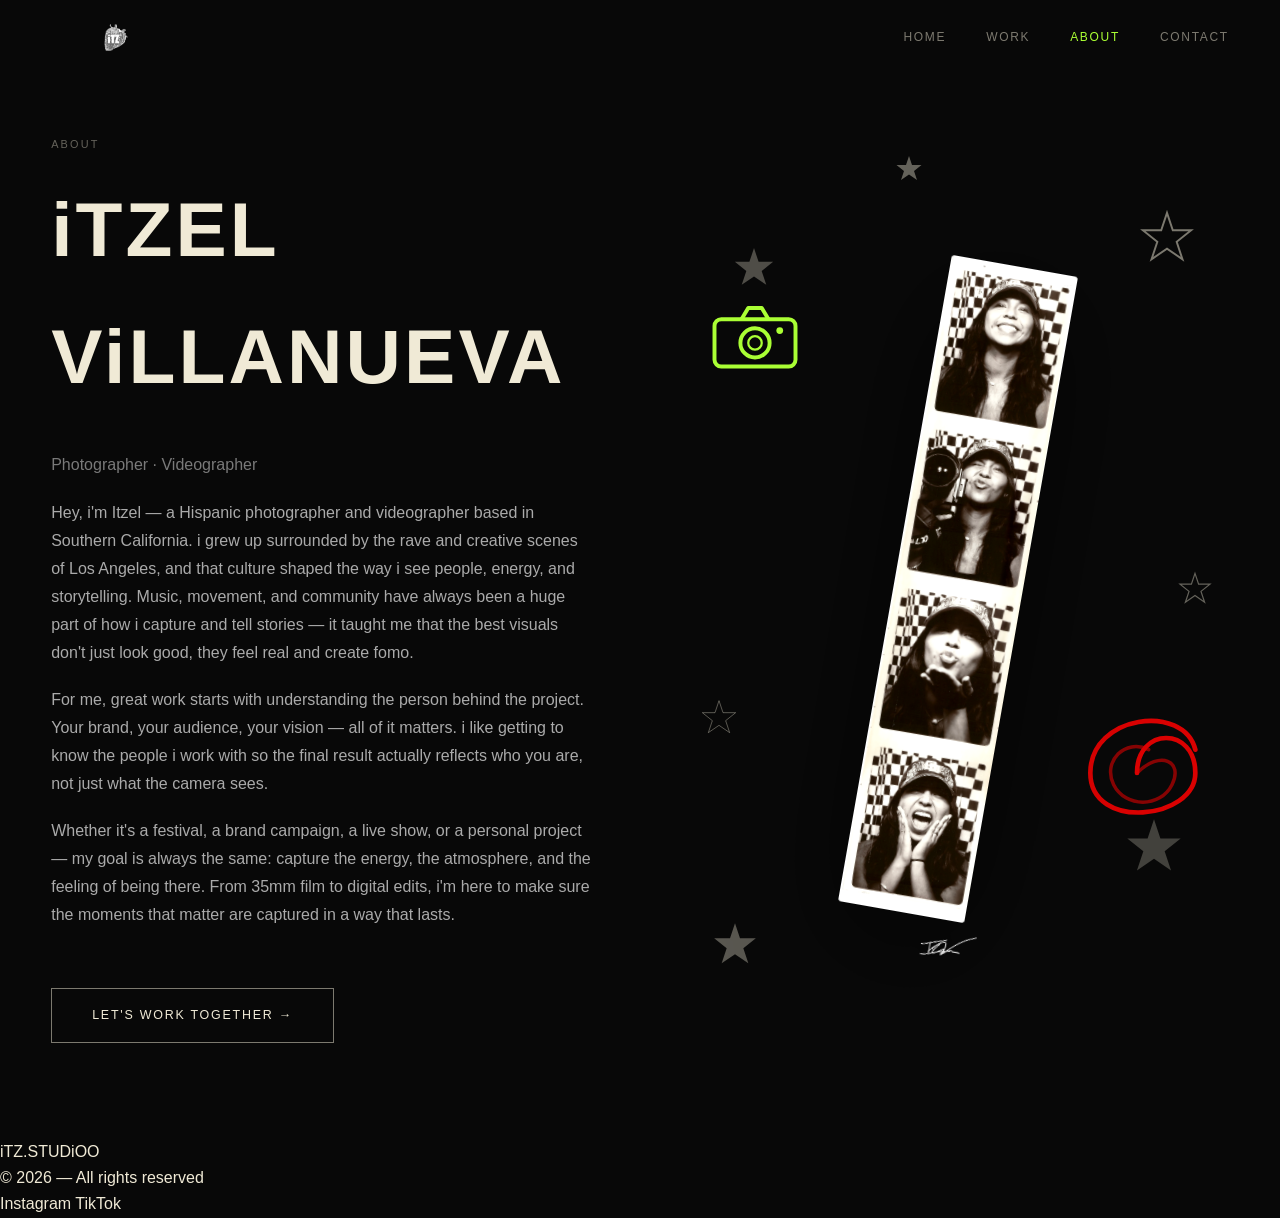
==== commit 81247e2c: "Replace reel with scattered mixed stars on about page Co-Authored-By: Claude Sonnet 4.6 <noreply@ant" ====
--- a/about.html
+++ b/about.html
@@ -79,17 +79,40 @@
           </svg>
         </div>
 
-        <!-- Deco: star top-left -->
-        <div class="deco deco-star">
+        <!-- Stars — mix of filled + outline, scattered -->
+        <div class="deco deco-star"><!-- outline, top right -->
           <svg viewBox="0 0 60 60" fill="none" xmlns="http://www.w3.org/2000/svg">
             <polygon points="30,4 36,22 55,22 40,34 46,52 30,41 14,52 20,34 5,22 24,22" stroke="var(--cream)" stroke-width="2" fill="none" opacity=".5"/>
           </svg>
         </div>
-
-        <!-- Deco: star bottom-left -->
-        <div class="deco deco-star2">
+        <div class="deco deco-star2"><!-- filled, bottom left -->
           <svg viewBox="0 0 60 60" fill="none" xmlns="http://www.w3.org/2000/svg">
-            <polygon points="30,4 36,22 55,22 40,34 46,52 30,41 14,52 20,34 5,22 24,22" stroke="var(--cream)" stroke-width="2" fill="none" opacity=".5"/>
+            <polygon points="30,4 36,22 55,22 40,34 46,52 30,41 14,52 20,34 5,22 24,22" fill="rgba(240,234,214,.35)" stroke="none"/>
+          </svg>
+        </div>
+        <div class="deco deco-star3"><!-- filled, top left -->
+          <svg viewBox="0 0 60 60" fill="none" xmlns="http://www.w3.org/2000/svg">
+            <polygon points="30,4 36,22 55,22 40,34 46,52 30,41 14,52 20,34 5,22 24,22" fill="rgba(240,234,214,.3)" stroke="none"/>
+          </svg>
+        </div>
+        <div class="deco deco-star4"><!-- outline small, mid right -->
+          <svg viewBox="0 0 60 60" fill="none" xmlns="http://www.w3.org/2000/svg">
+            <polygon points="30,4 36,22 55,22 40,34 46,52 30,41 14,52 20,34 5,22 24,22" stroke="var(--cream)" stroke-width="2" fill="none" opacity=".4"/>
+          </svg>
+        </div>
+        <div class="deco deco-star5"><!-- filled large, bottom right -->
+          <svg viewBox="0 0 60 60" fill="none" xmlns="http://www.w3.org/2000/svg">
+            <polygon points="30,4 36,22 55,22 40,34 46,52 30,41 14,52 20,34 5,22 24,22" fill="rgba(240,234,214,.25)" stroke="none"/>
+          </svg>
+        </div>
+        <div class="deco deco-star6"><!-- outline, mid left -->
+          <svg viewBox="0 0 60 60" fill="none" xmlns="http://www.w3.org/2000/svg">
+            <polygon points="30,4 36,22 55,22 40,34 46,52 30,41 14,52 20,34 5,22 24,22" stroke="var(--cream)" stroke-width="1.5" fill="none" opacity=".35"/>
+          </svg>
+        </div>
+        <div class="deco deco-star7"><!-- filled tiny, top center -->
+          <svg viewBox="0 0 60 60" fill="none" xmlns="http://www.w3.org/2000/svg">
+            <polygon points="30,4 36,22 55,22 40,34 46,52 30,41 14,52 20,34 5,22 24,22" fill="rgba(240,234,214,.4)" stroke="none"/>
           </svg>
         </div>
 
--- a/css/style.css
+++ b/css/style.css
@@ -533,16 +533,13 @@
   opacity: .85;
   animation: decoSpin 18s linear infinite;
 }
-.deco-star {
-  top: 8%; right: 6%;
-  width: clamp(36px, 5vw, 60px);
-  animation: decoFloat 5s ease-in-out infinite reverse;
-}
-.deco-star2 {
-  bottom: 8%; left: 4%;
-  width: clamp(28px, 4vw, 50px);
-  animation: decoFloat 6s ease-in-out infinite;
-}
+.deco-star  { top: 8%;    right: 6%;  width: clamp(36px,5vw,58px);  animation: decoFloat 5s ease-in-out infinite reverse; }
+.deco-star2 { bottom: 8%; left: 4%;   width: clamp(30px,4vw,50px);  animation: decoFloat 6s ease-in-out infinite; }
+.deco-star3 { top: 12%;   left: 8%;   width: clamp(28px,4vw,46px);  animation: decoFloat 4.5s ease-in-out infinite; }
+.deco-star4 { top: 48%;   right: 3%;  width: clamp(22px,3vw,36px);  animation: decoFloat 7s ease-in-out infinite reverse; }
+.deco-star5 { bottom: 18%; right: 8%; width: clamp(38px,6vw,64px);  animation: decoFloat 5.5s ease-in-out infinite; }
+.deco-star6 { top: 62%;   left: 2%;   width: clamp(24px,3.5vw,40px);animation: decoFloat 8s ease-in-out infinite reverse; }
+.deco-star7 { top: 2%;    left: 38%;  width: clamp(18px,2.5vw,30px);animation: decoFloat 4s ease-in-out infinite; }
 .deco-reel {
   top: 55%; right: 2%;
   width: clamp(40px, 6vw, 70px);
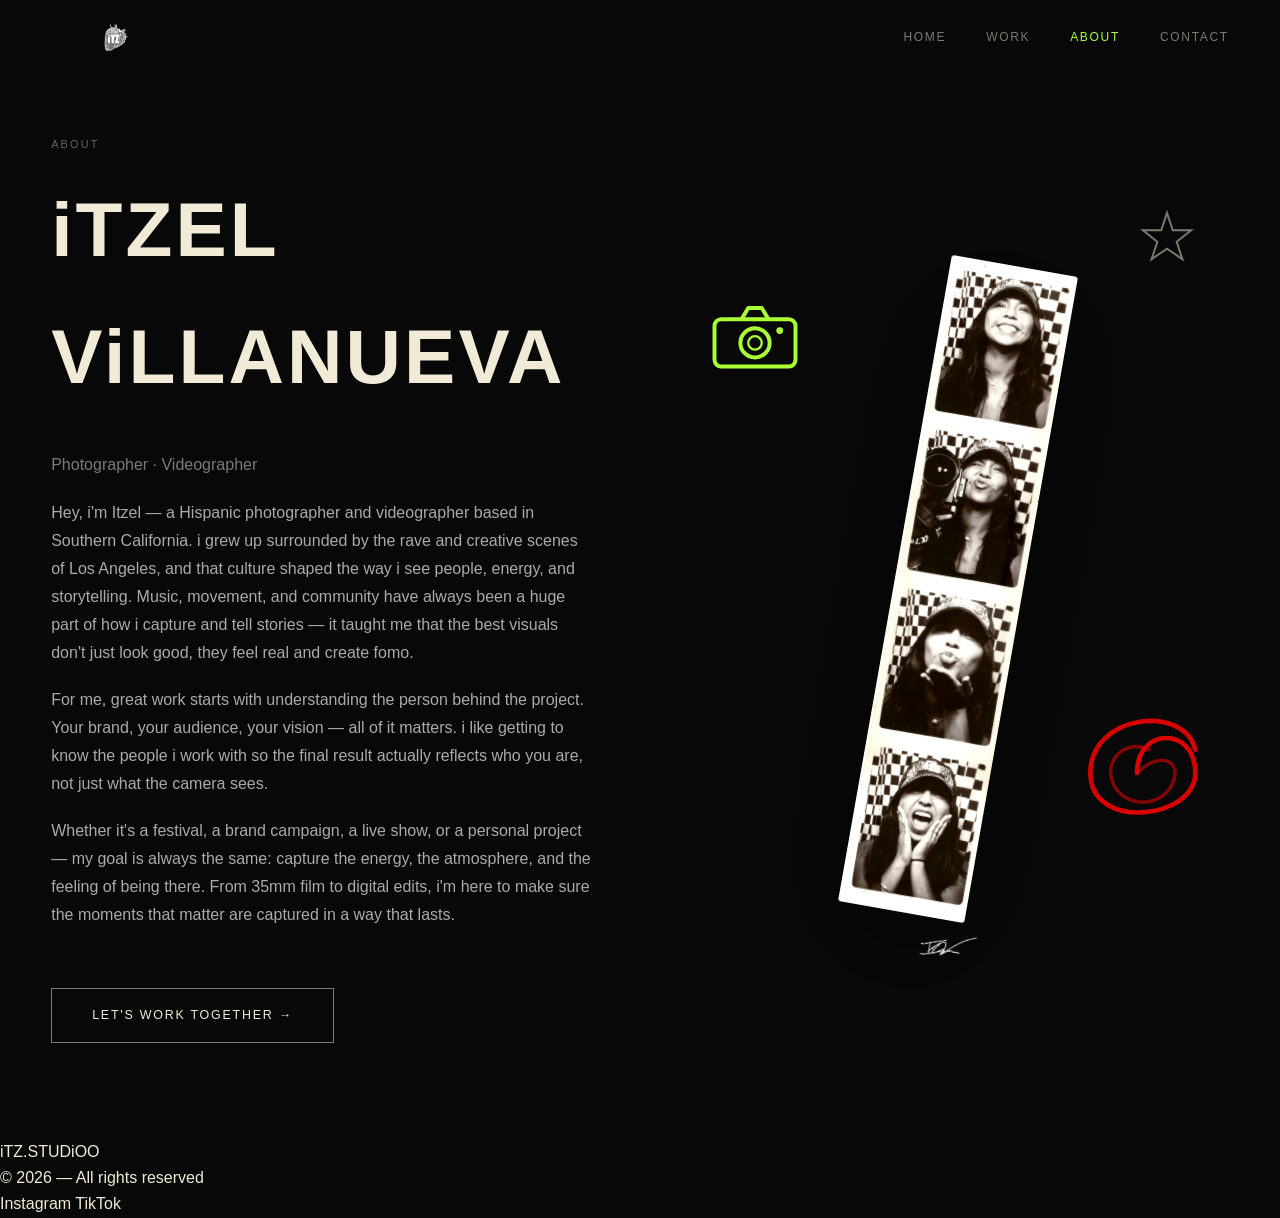
==== commit 355e0622: "Remove extra stars from about page, keep original single star deco Co-Authored-By: Claude Sonnet 4.6" ====
--- a/about.html
+++ b/about.html
@@ -79,40 +79,10 @@
           </svg>
         </div>
 
-        <!-- Stars — mix of filled + outline, scattered -->
-        <div class="deco deco-star"><!-- outline, top right -->
+        <!-- Deco: star -->
+        <div class="deco deco-star">
           <svg viewBox="0 0 60 60" fill="none" xmlns="http://www.w3.org/2000/svg">
             <polygon points="30,4 36,22 55,22 40,34 46,52 30,41 14,52 20,34 5,22 24,22" stroke="var(--cream)" stroke-width="2" fill="none" opacity=".5"/>
-          </svg>
-        </div>
-        <div class="deco deco-star2"><!-- filled, bottom left -->
-          <svg viewBox="0 0 60 60" fill="none" xmlns="http://www.w3.org/2000/svg">
-            <polygon points="30,4 36,22 55,22 40,34 46,52 30,41 14,52 20,34 5,22 24,22" fill="rgba(240,234,214,.35)" stroke="none"/>
-          </svg>
-        </div>
-        <div class="deco deco-star3"><!-- filled, top left -->
-          <svg viewBox="0 0 60 60" fill="none" xmlns="http://www.w3.org/2000/svg">
-            <polygon points="30,4 36,22 55,22 40,34 46,52 30,41 14,52 20,34 5,22 24,22" fill="rgba(240,234,214,.3)" stroke="none"/>
-          </svg>
-        </div>
-        <div class="deco deco-star4"><!-- outline small, mid right -->
-          <svg viewBox="0 0 60 60" fill="none" xmlns="http://www.w3.org/2000/svg">
-            <polygon points="30,4 36,22 55,22 40,34 46,52 30,41 14,52 20,34 5,22 24,22" stroke="var(--cream)" stroke-width="2" fill="none" opacity=".4"/>
-          </svg>
-        </div>
-        <div class="deco deco-star5"><!-- filled large, bottom right -->
-          <svg viewBox="0 0 60 60" fill="none" xmlns="http://www.w3.org/2000/svg">
-            <polygon points="30,4 36,22 55,22 40,34 46,52 30,41 14,52 20,34 5,22 24,22" fill="rgba(240,234,214,.25)" stroke="none"/>
-          </svg>
-        </div>
-        <div class="deco deco-star6"><!-- outline, mid left -->
-          <svg viewBox="0 0 60 60" fill="none" xmlns="http://www.w3.org/2000/svg">
-            <polygon points="30,4 36,22 55,22 40,34 46,52 30,41 14,52 20,34 5,22 24,22" stroke="var(--cream)" stroke-width="1.5" fill="none" opacity=".35"/>
-          </svg>
-        </div>
-        <div class="deco deco-star7"><!-- filled tiny, top center -->
-          <svg viewBox="0 0 60 60" fill="none" xmlns="http://www.w3.org/2000/svg">
-            <polygon points="30,4 36,22 55,22 40,34 46,52 30,41 14,52 20,34 5,22 24,22" fill="rgba(240,234,214,.4)" stroke="none"/>
           </svg>
         </div>
 
--- a/css/style.css
+++ b/css/style.css
@@ -471,6 +471,7 @@
   width: clamp(100px, 13vw, 180px);
   display: block;
   margin: 0 auto 1.5rem;
+  transform: translateX(-3.5rem);
   position: relative; z-index: 2;
   opacity: 0; transform: translateY(6px);
   transition: opacity 1.2s var(--ease), transform 1.2s var(--ease);
@@ -534,12 +535,6 @@
   animation: decoSpin 18s linear infinite;
 }
 .deco-star  { top: 8%;    right: 6%;  width: clamp(36px,5vw,58px);  animation: decoFloat 5s ease-in-out infinite reverse; }
-.deco-star2 { bottom: 8%; left: 4%;   width: clamp(30px,4vw,50px);  animation: decoFloat 6s ease-in-out infinite; }
-.deco-star3 { top: 12%;   left: 8%;   width: clamp(28px,4vw,46px);  animation: decoFloat 4.5s ease-in-out infinite; }
-.deco-star4 { top: 48%;   right: 3%;  width: clamp(22px,3vw,36px);  animation: decoFloat 7s ease-in-out infinite reverse; }
-.deco-star5 { bottom: 18%; right: 8%; width: clamp(38px,6vw,64px);  animation: decoFloat 5.5s ease-in-out infinite; }
-.deco-star6 { top: 62%;   left: 2%;   width: clamp(24px,3.5vw,40px);animation: decoFloat 8s ease-in-out infinite reverse; }
-.deco-star7 { top: 2%;    left: 38%;  width: clamp(18px,2.5vw,30px);animation: decoFloat 4s ease-in-out infinite; }
 .deco-reel {
   top: 55%; right: 2%;
   width: clamp(40px, 6vw, 70px);
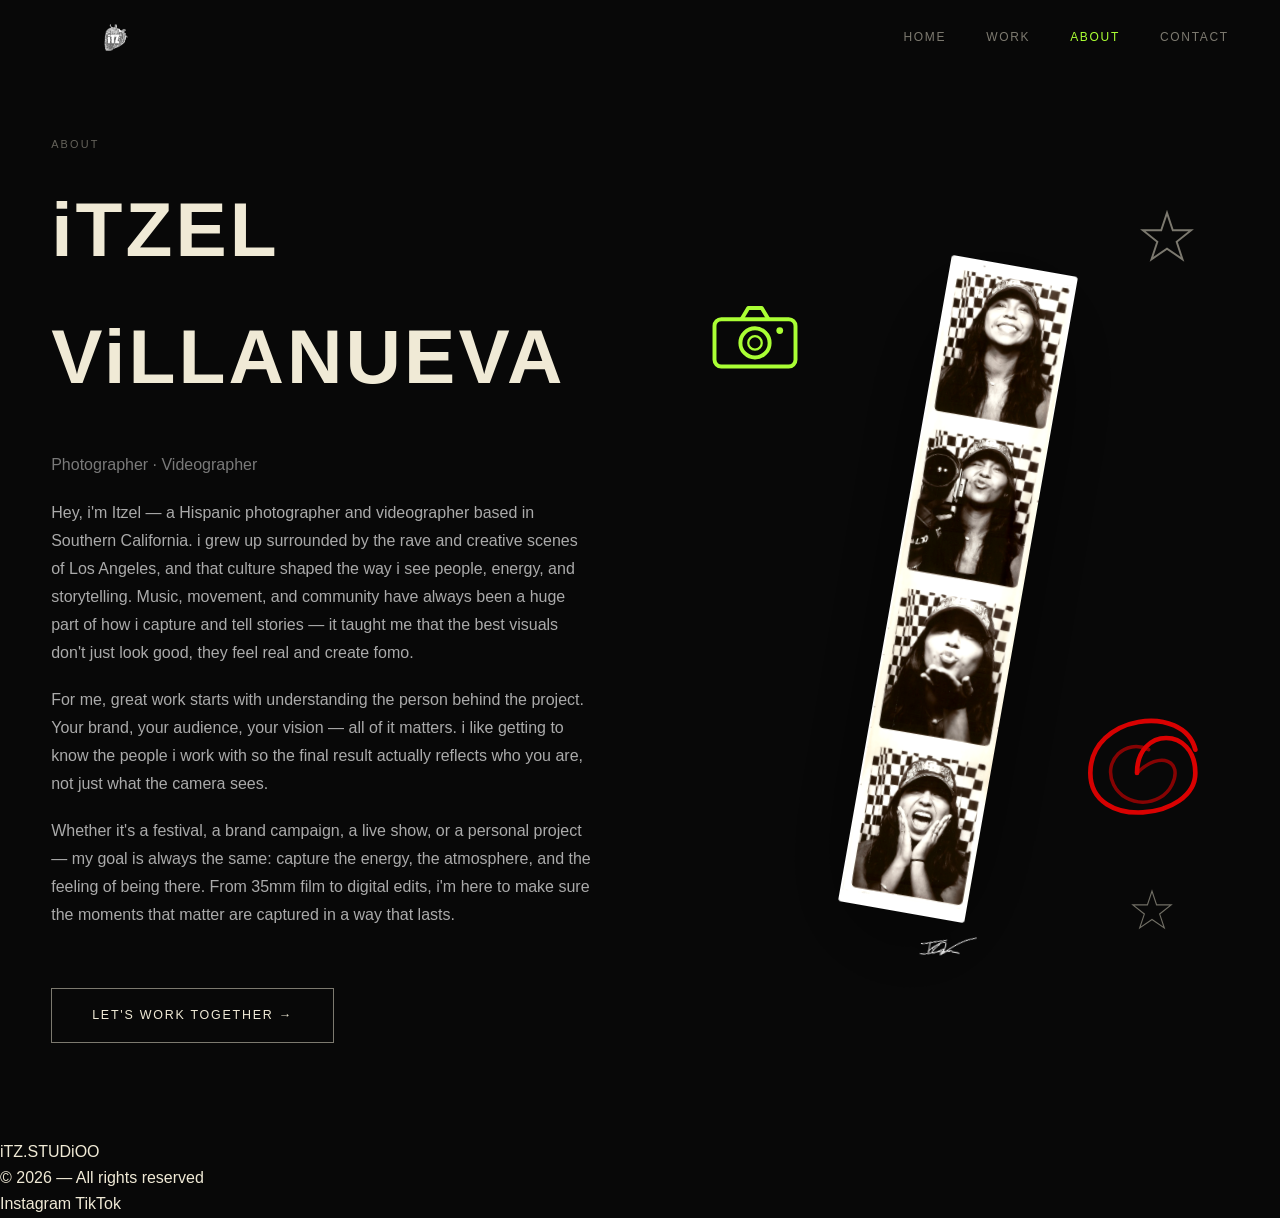
==== commit fb825099: "Add star near filmstrip bottom + rename Single Cam → Raws in video folders Co-Authored-By: Claude So" ====
--- a/about.html
+++ b/about.html
@@ -79,10 +79,16 @@
           </svg>
         </div>
 
-        <!-- Deco: star -->
+        <!-- Deco: star top-right -->
         <div class="deco deco-star">
           <svg viewBox="0 0 60 60" fill="none" xmlns="http://www.w3.org/2000/svg">
             <polygon points="30,4 36,22 55,22 40,34 46,52 30,41 14,52 20,34 5,22 24,22" stroke="var(--cream)" stroke-width="2" fill="none" opacity=".5"/>
+          </svg>
+        </div>
+        <!-- Deco: star near bottom of filmstrip -->
+        <div class="deco deco-star-bottom">
+          <svg viewBox="0 0 60 60" fill="none" xmlns="http://www.w3.org/2000/svg">
+            <polygon points="30,4 36,22 55,22 40,34 46,52 30,41 14,52 20,34 5,22 24,22" stroke="var(--cream)" stroke-width="1.5" fill="none" opacity=".45"/>
           </svg>
         </div>
 
--- a/css/style.css
+++ b/css/style.css
@@ -534,7 +534,8 @@
   opacity: .85;
   animation: decoSpin 18s linear infinite;
 }
-.deco-star  { top: 8%;    right: 6%;  width: clamp(36px,5vw,58px);  animation: decoFloat 5s ease-in-out infinite reverse; }
+.deco-star        { top: 8%;    right: 6%;  width: clamp(36px,5vw,58px);  animation: decoFloat 5s ease-in-out infinite reverse; }
+.deco-star-bottom { bottom: 12%; right: 10%; width: clamp(28px,4vw,46px);  animation: decoFloat 6.5s ease-in-out infinite; }
 .deco-reel {
   top: 55%; right: 2%;
   width: clamp(40px, 6vw, 70px);
@@ -1088,3 +1089,72 @@
   .projects-grid.gallery-mode { columns: 2; }
   .proj-detail-grid { columns: 2; }
 }
+
+/* =====================
+   MOBILE HOMEPAGE FIXES
+   (≤ 768px only — desktop unchanged)
+   ===================== */
+@media (max-width: 768px) {
+
+  /* ── Hero: fit title on small screens ── */
+  .hero-title {
+    font-size: clamp(2.4rem, 11vw, 4rem);
+    letter-spacing: 0;
+  }
+
+  /* ── Portrait: cut excess scroll dead-space ── */
+  .portrait-section { height: 130vh; }
+
+  /* ── Quote: less vertical padding ── */
+  .quote-section { padding: 5rem var(--pad); min-height: 40vh; }
+
+  /* ── On Set: horizontal scroll strip ── */
+  .on-set-section { padding: 3rem var(--pad); }
+  .on-set-grid {
+    columns: unset;
+    display: flex;
+    overflow-x: auto;
+    gap: 8px;
+    padding-bottom: 4px;
+    scroll-snap-type: x mandatory;
+    -webkit-overflow-scrolling: touch;
+    scrollbar-width: none;
+  }
+  .on-set-grid::-webkit-scrollbar { display: none; }
+  .on-set-card {
+    flex: 0 0 175px;
+    scroll-snap-align: start;
+    margin-bottom: 0;
+  }
+  .on-set-card.portrait .on-set-img { aspect-ratio: 2/3; }
+  .on-set-card.landscape .on-set-img { aspect-ratio: 3/2; }
+
+  /* ── Projects: tighten section padding ── */
+  .project-grid-section { padding: 4rem var(--pad); }
+  .project-grid-header { margin-bottom: 2rem; }
+
+  /* ── Socials: less whitespace, bigger cards ── */
+  .socials-section { padding: 4rem var(--pad) 4.5rem; }
+  .socials-title { font-size: clamp(2.5rem, 9vw, 4rem); margin-bottom: 2.5rem; }
+  .socials-cards { height: 280px; }
+  .social-card { width: clamp(120px, 28vw, 160px); }
+  .social-card:nth-child(1) { transform: rotate(-22deg) translateX(-100px); }
+  .social-card:nth-child(2) { transform: rotate(0deg); }
+  .social-card:nth-child(3) { transform: rotate(22deg) translateX(100px); }
+  .social-card:nth-child(1):hover { transform: rotate(-18deg) translateX(-100px) translateY(-18px) scale(1.06) !important; }
+  .social-card:nth-child(3):hover { transform: rotate(18deg)  translateX(100px)  translateY(-18px) scale(1.06) !important; }
+
+  /* ── Footer: remove leftward shifts, fix nav grid ── */
+  .footer-hero { padding: 4rem var(--pad) 0; }
+  .footer-logo-wrap { transform: none; }
+  .footer-tagline { font-size: clamp(2.8rem, 11vw, 6rem); }
+  .footer-nav-grid {
+    grid-template-columns: 1fr 1fr;
+    grid-template-rows: auto auto;
+  }
+  .footer-nav-col:first-child { grid-column: 1; grid-row: 1; }
+  .footer-nav-col.right { grid-column: 2; grid-row: 1; align-items: flex-end; }
+  .footer-nav-col.center { grid-column: 1 / -1; grid-row: 2; align-items: stretch; }
+  .business-btn { width: 100%; justify-content: center; }
+  .footer-bottom-bar { flex-direction: column; gap: .4rem; text-align: center; }
+}
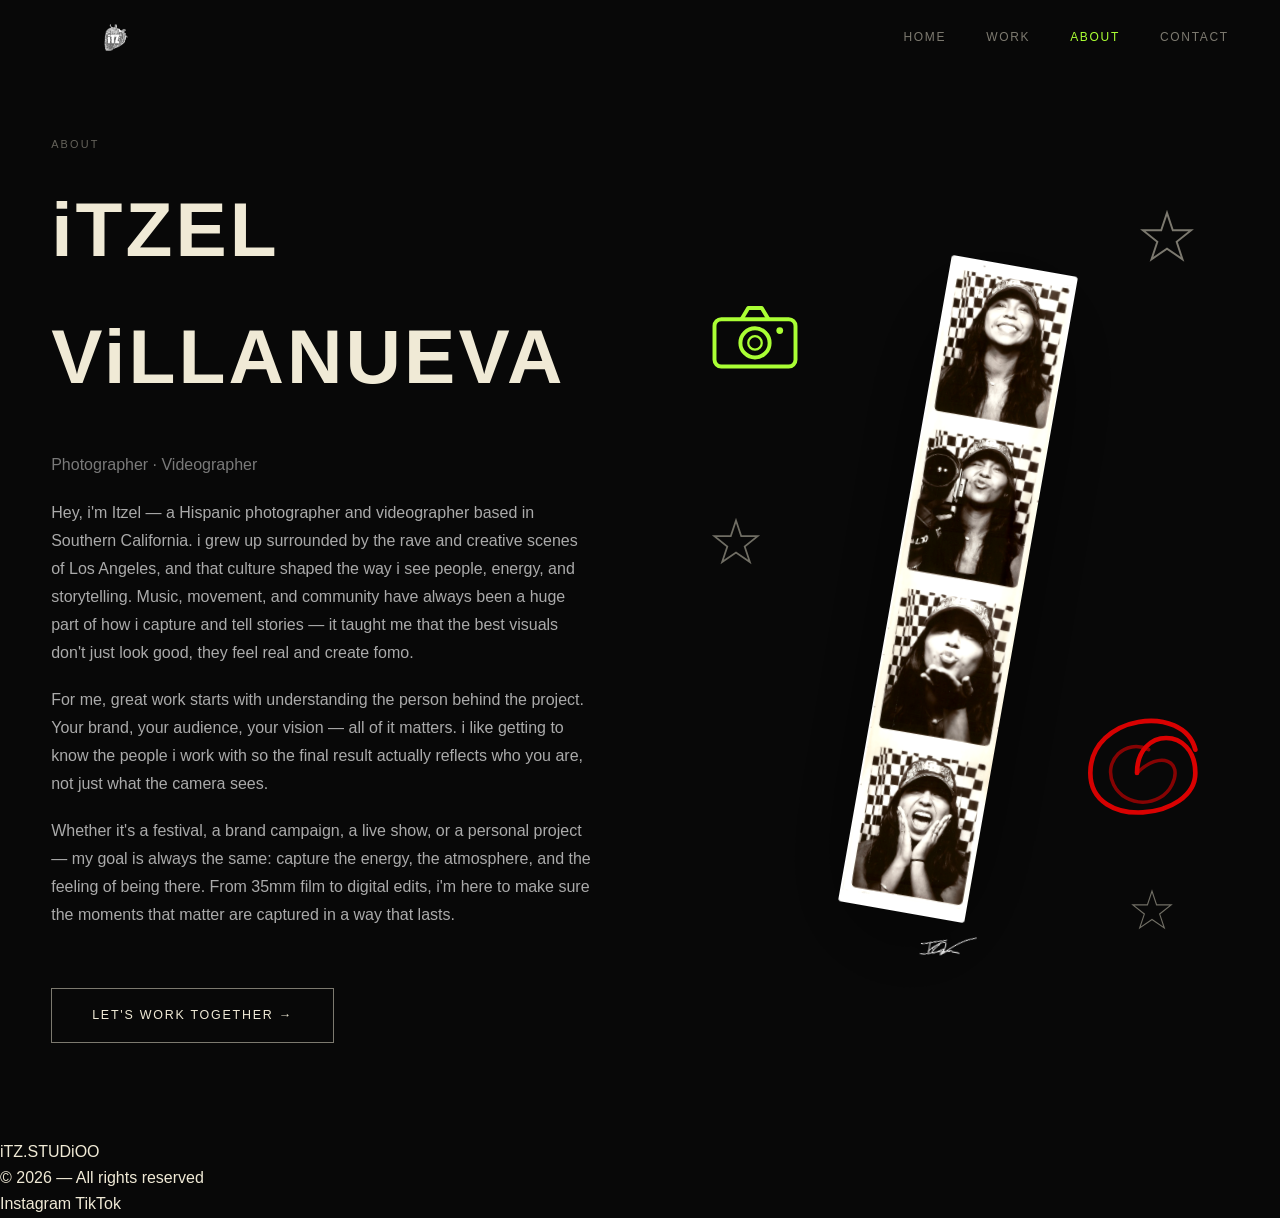
==== commit 47fafd04: "Add star on left side of filmstrip on about page Co-Authored-By: Claude Sonnet 4.6 <noreply@anthropi" ====
--- a/about.html
+++ b/about.html
@@ -85,6 +85,12 @@
             <polygon points="30,4 36,22 55,22 40,34 46,52 30,41 14,52 20,34 5,22 24,22" stroke="var(--cream)" stroke-width="2" fill="none" opacity=".5"/>
           </svg>
         </div>
+        <!-- Deco: star left side of filmstrip -->
+        <div class="deco deco-star-left">
+          <svg viewBox="0 0 60 60" fill="none" xmlns="http://www.w3.org/2000/svg">
+            <polygon points="30,4 36,22 55,22 40,34 46,52 30,41 14,52 20,34 5,22 24,22" stroke="var(--cream)" stroke-width="2" fill="none" opacity=".45"/>
+          </svg>
+        </div>
         <!-- Deco: star near bottom of filmstrip -->
         <div class="deco deco-star-bottom">
           <svg viewBox="0 0 60 60" fill="none" xmlns="http://www.w3.org/2000/svg">
--- a/css/style.css
+++ b/css/style.css
@@ -161,7 +161,7 @@
 .nav-hamburger.open span:nth-child(3) { transform: translateY(-6px) rotate(-45deg); }
 .nav-mobile { display: none; position: fixed; inset: 0; background: var(--black); z-index: 99; flex-direction: column; align-items: center; justify-content: center; gap: 2rem; }
 .nav-mobile.open { display: flex; }
-.nav-mobile a { font-family: var(--font-display); font-size: clamp(2.5rem,8vw,4rem); letter-spacing: .05em; opacity: .8; transition: opacity .2s; }
+.nav-mobile a { font-family: var(--font-display); font-size: clamp(2.5rem,8vw,4rem); font-weight: 800; letter-spacing: .05em; text-transform: uppercase; opacity: .8; transition: opacity .2s; }
 .nav-mobile a:hover { opacity: 1; color: var(--lime); }
 
 /* =====================
@@ -536,6 +536,7 @@
 }
 .deco-star        { top: 8%;    right: 6%;  width: clamp(36px,5vw,58px);  animation: decoFloat 5s ease-in-out infinite reverse; }
 .deco-star-bottom { bottom: 12%; right: 10%; width: clamp(28px,4vw,46px);  animation: decoFloat 6.5s ease-in-out infinite; }
+.deco-star-left   { top: 42%;   left: 4%;   width: clamp(30px,4.5vw,52px); animation: decoFloat 7s ease-in-out infinite reverse; }
 .deco-reel {
   top: 55%; right: 2%;
   width: clamp(40px, 6vw, 70px);
@@ -1096,53 +1097,43 @@
    ===================== */
 @media (max-width: 768px) {
 
-  /* ── Hero: fit title on small screens ── */
-  .hero-title {
-    font-size: clamp(2.4rem, 11vw, 4rem);
-    letter-spacing: 0;
-  }
-
-  /* ── Portrait: cut excess scroll dead-space ── */
-  .portrait-section { height: 130vh; }
-
-  /* ── Quote: less vertical padding ── */
-  .quote-section { padding: 5rem var(--pad); min-height: 40vh; }
-
-  /* ── On Set: horizontal scroll strip ── */
+  /* ── Hero: cut the large empty gap ── */
+  .hero { height: 76svh; min-height: 480px; }
+  .hero-eyebrow { padding-top: calc(var(--nav-h) + 1rem); }
+  .hero-title { font-size: clamp(2.4rem, 11vw, 4rem); letter-spacing: 0; }
+
+  /* ── Portrait: reduce scroll dead-space ── */
+  .portrait-section { height: 110vh; }
+
+  /* ── Quote: tighter vertical padding ── */
+  .quote-section { padding: 4rem var(--pad); min-height: 30vh; }
+
+  /* ── On Set: 2-column masonry (portrait/landscape stacked pattern) ── */
   .on-set-section { padding: 3rem var(--pad); }
-  .on-set-grid {
-    columns: unset;
-    display: flex;
-    overflow-x: auto;
-    gap: 8px;
-    padding-bottom: 4px;
-    scroll-snap-type: x mandatory;
-    -webkit-overflow-scrolling: touch;
-    scrollbar-width: none;
-  }
-  .on-set-grid::-webkit-scrollbar { display: none; }
-  .on-set-card {
-    flex: 0 0 175px;
-    scroll-snap-align: start;
-    margin-bottom: 0;
-  }
-  .on-set-card.portrait .on-set-img { aspect-ratio: 2/3; }
-  .on-set-card.landscape .on-set-img { aspect-ratio: 3/2; }
-
-  /* ── Projects: tighten section padding ── */
-  .project-grid-section { padding: 4rem var(--pad); }
-  .project-grid-header { margin-bottom: 2rem; }
-
-  /* ── Socials: less whitespace, bigger cards ── */
-  .socials-section { padding: 4rem var(--pad) 4.5rem; }
+  .on-set-grid { columns: 2; column-gap: 8px; display: block; }
+  .on-set-card { flex: unset; margin-bottom: 8px; }
+
+  /* ── Projects: tighten padding ── */
+  .project-grid-section { padding: 3rem var(--pad); }
+  .project-grid-header { margin-bottom: 1.5rem; }
+
+  /* ── Socials: less whitespace, right-sized cards ── */
+  .socials-section { padding: 3.5rem var(--pad) 4rem; }
   .socials-title { font-size: clamp(2.5rem, 9vw, 4rem); margin-bottom: 2.5rem; }
   .socials-cards { height: 280px; }
   .social-card { width: clamp(120px, 28vw, 160px); }
+  /* default fan */
   .social-card:nth-child(1) { transform: rotate(-22deg) translateX(-100px); }
   .social-card:nth-child(2) { transform: rotate(0deg); }
   .social-card:nth-child(3) { transform: rotate(22deg) translateX(100px); }
-  .social-card:nth-child(1):hover { transform: rotate(-18deg) translateX(-100px) translateY(-18px) scale(1.06) !important; }
-  .social-card:nth-child(3):hover { transform: rotate(18deg)  translateX(100px)  translateY(-18px) scale(1.06) !important; }
+  /* container hover: freeze fan so cards don't fly off-screen on touch */
+  .socials-cards:hover .social-card:nth-child(1) { transform: rotate(-22deg) translateX(-100px); }
+  .socials-cards:hover .social-card:nth-child(2) { transform: rotate(0deg); }
+  .socials-cards:hover .social-card:nth-child(3) { transform: rotate(22deg) translateX(100px); }
+  /* individual card tap: subtle lift only */
+  .social-card:nth-child(1):hover { transform: rotate(-20deg) translateX(-100px) translateY(-12px) scale(1.04) !important; }
+  .social-card:nth-child(2):hover { transform: rotate(0deg) translateY(-12px) scale(1.04) !important; }
+  .social-card:nth-child(3):hover { transform: rotate(20deg)  translateX(100px)  translateY(-12px) scale(1.04) !important; }
 
   /* ── Footer: remove leftward shifts, fix nav grid ── */
   .footer-hero { padding: 4rem var(--pad) 0; }
